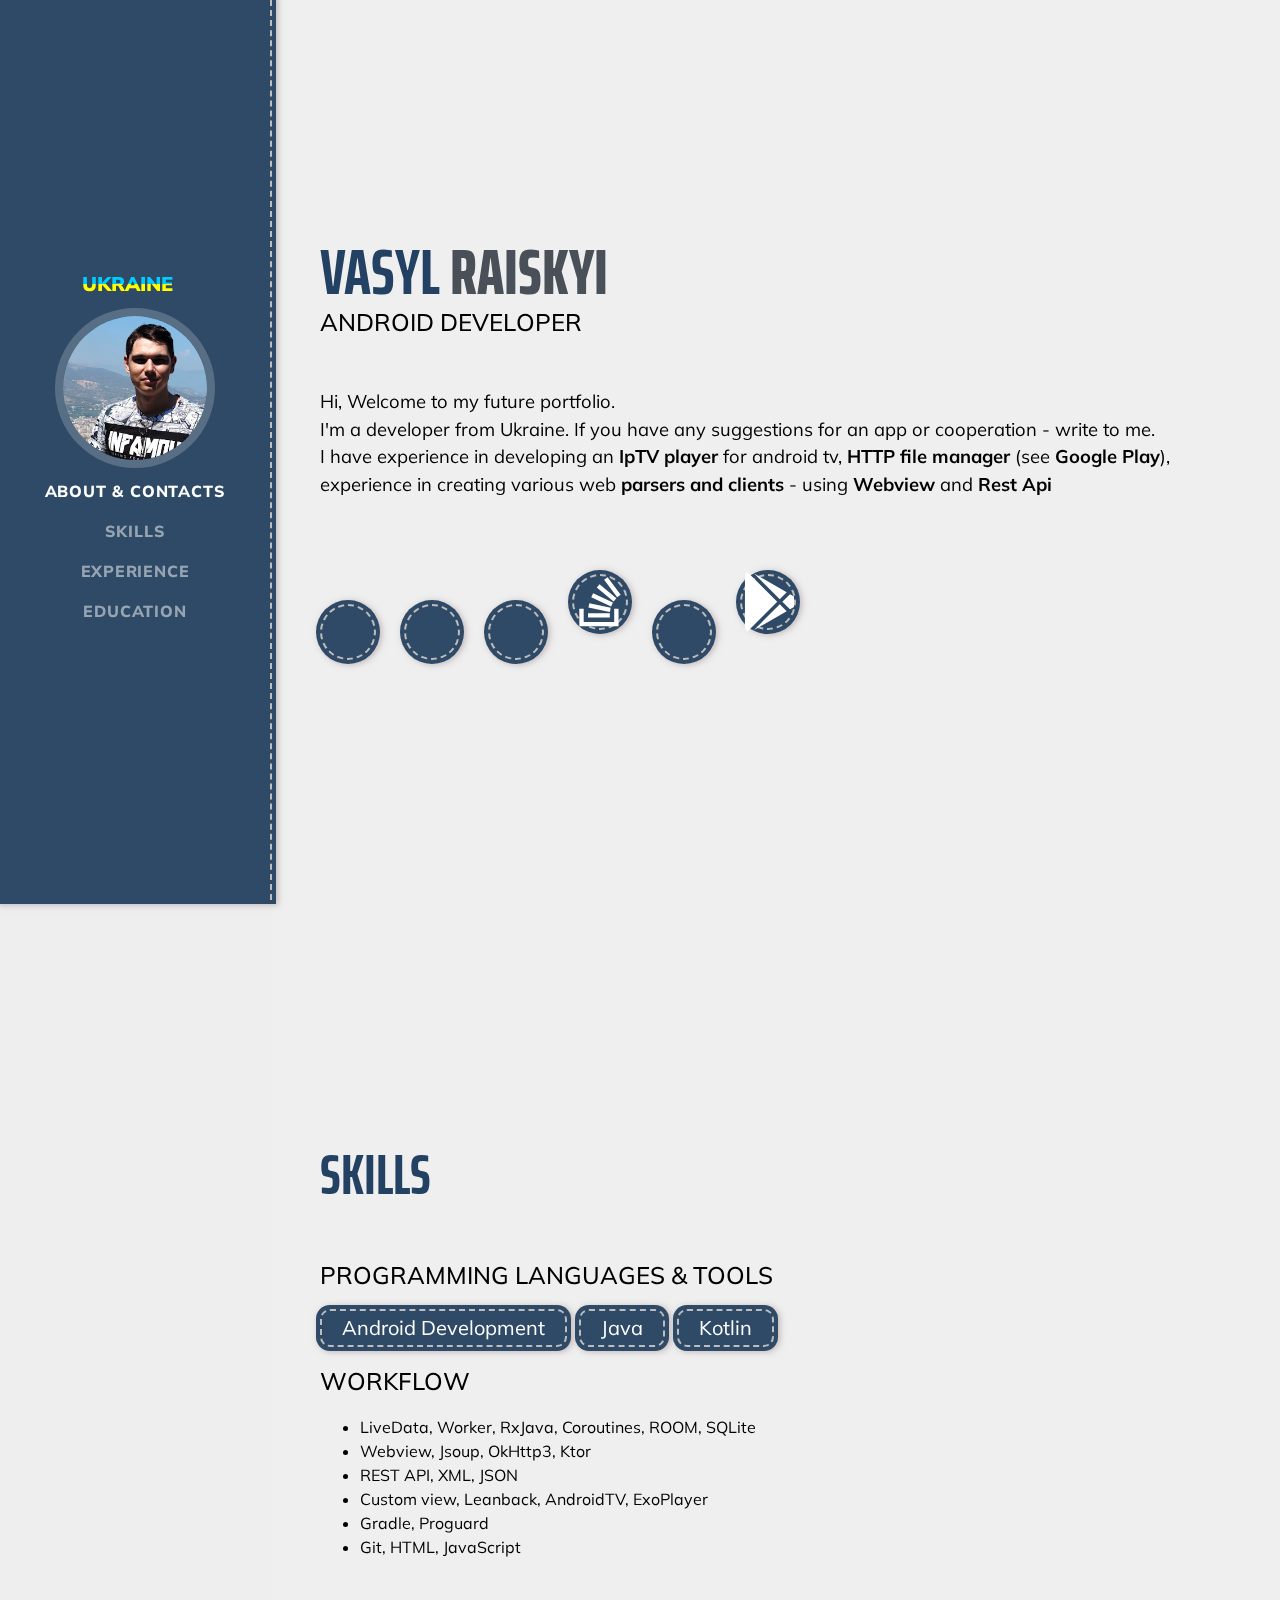
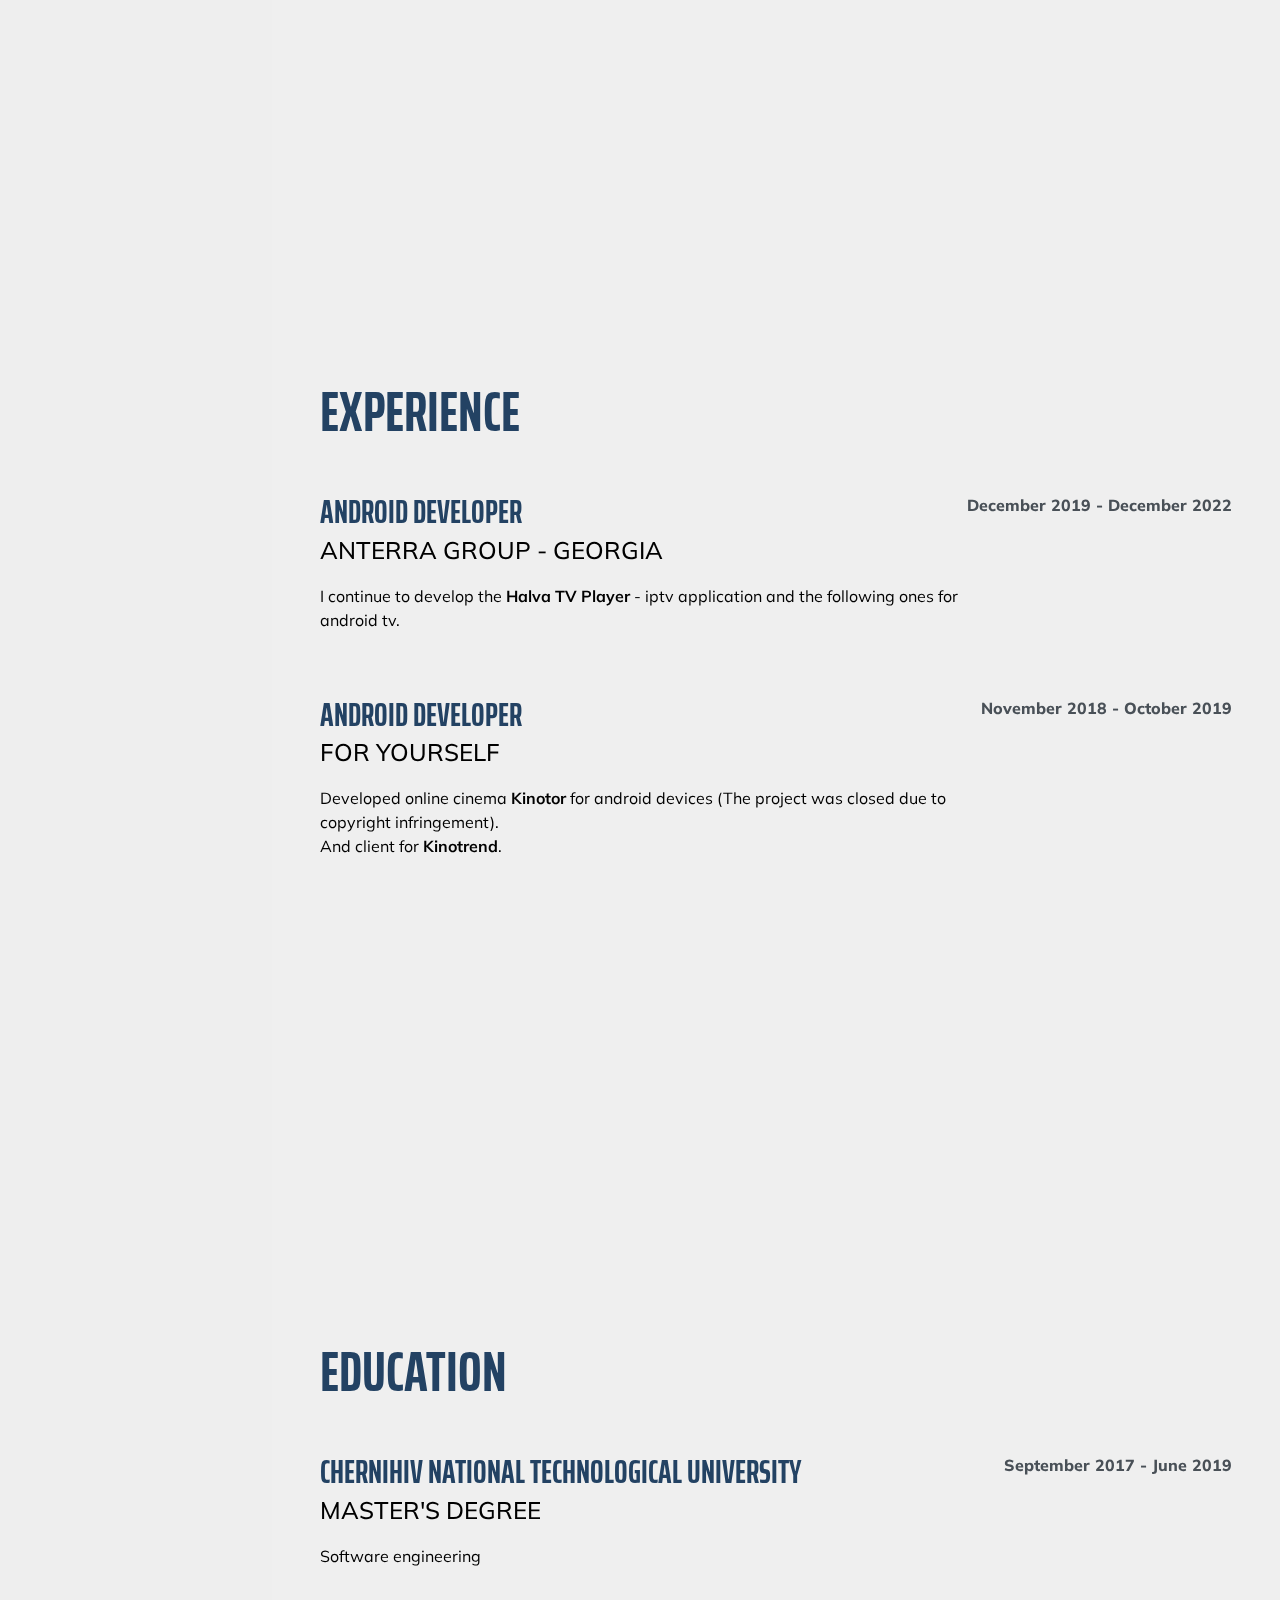
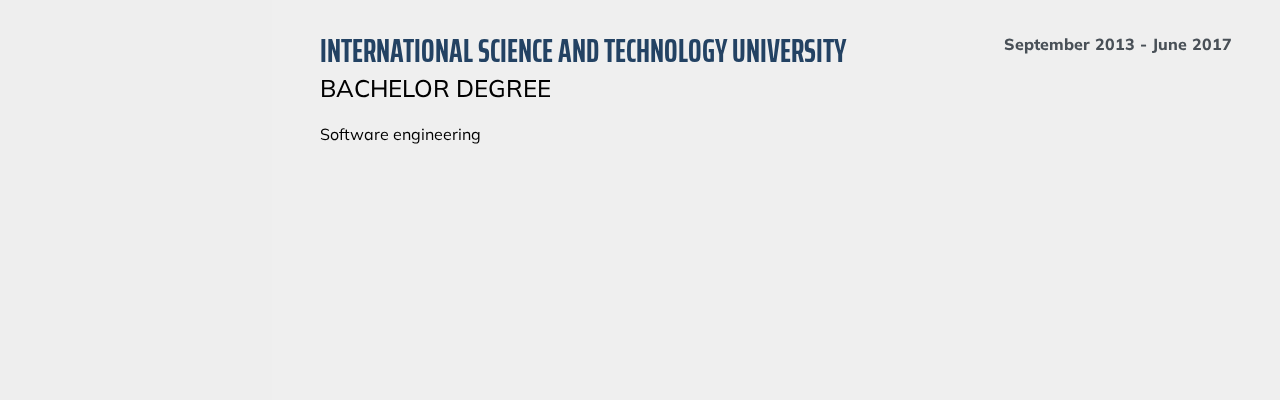
==== index.html @ 16ec41cd "Update index.html" ====
<!DOCTYPE html>
<html lang="en">
    <head>
        <meta charset="utf-8" />
        <meta name="viewport" content="width=device-width, initial-scale=1, shrink-to-fit=no" />
        <meta name="description" content="" />
        <meta name="author" content="" />
        <title>Tiar Resume</title>
        <link rel="icon" type="image/x-icon" href="https://github.com/fluidicon.png" />
        <!-- Font Awesome icons (free version)-->
        <script src="https://use.fontawesome.com/releases/v5.13.0/js/all.js" crossorigin="anonymous"></script>
        <!-- Google fonts-->
        <link href="https://fonts.googleapis.com/css?family=Saira+Extra+Condensed:500,700" rel="stylesheet" type="text/css" />
        <link href="https://fonts.googleapis.com/css?family=Muli:400,400i,800,800i" rel="stylesheet" type="text/css" />
        <!-- Core theme CSS (includes Bootstrap)-->
        <link href="css/styles.css" rel="stylesheet" />
    </head>
    <body id="page-top">
		<div class="bg"></div>
		<section class="main">
			<div id="google_translate_element" style="position: fixed; transition: top 0.3s; z-index: 1;"></div>
			<!-- Navigation-->
			<nav class="navbar navbar-expand-lg navbar-dark bg-primary fixed-top" id="sideNav">
				<a class="navbar-brand location" style="padding-right: 1.5rem;"
					href="http://maps.apple.com/?address=Ukraine,%20Chernihiv">
					<img class="mx-auto mb-2" src="assets/img/pin.svg" alt="" style="max-width: 1.5rem;"/>
					<span style="font-weight: 900; background: linear-gradient(180deg, #00ccff 50%, #ffff00 50%);
						padding-left: 0.5rem;
						margin-bottom: 0.55rem;
						-webkit-background-clip: text;
						-webkit-text-fill-color: transparent;">
						UKRAINE
					</span>
				</a>
				<a class="navbar-brand js-scroll-trigger" href="#page-top" style="margin: 0!important;">
					<span class="d-lg-block"><img class="img-fluid img-profile rounded-circle mx-auto mb-2" src="assets/img/profile.jpg" alt="" /></span>
					<span class="d-lg-none">Vasily Raisky</span>
				</a>
				<button class="navbar-toggler" type="button" data-toggle="collapse" data-target="#navbarSupportedContent" aria-controls="navbarSupportedContent" aria-expanded="false" aria-label="Toggle navigation"><span class="navbar-toggler-icon"></span></button>
				<div class="collapse navbar-collapse" id="navbarSupportedContent">
					<ul class="navbar-nav">
						<li class="nav-item"><a class="nav-link js-scroll-trigger" href="#about">About & Contacts</a></li>
						<li class="nav-item"><a class="nav-link js-scroll-trigger" href="#skills">Skills</a></li>
						<li class="nav-item"><a class="nav-link js-scroll-trigger" href="#experience">Experience</a></li>
						<li class="nav-item"><a class="nav-link js-scroll-trigger" href="#education">Education</a></li>
					</ul>
				</div>
			</nav>
			<!-- Page Content-->
			<div class="container-fluid p-0">
				<!-- About-->
				<section class="resume-section" id="about">
					<div class="resume-section-content">
						<h1 class="mb-0">
							VASYL
							<span class="text-primary">Raiskyi</span>
						</h1>
						<div class="subheading mb-5">
							Andrоid develоper
						</div>
						<p class="lead mb-5">Hi, Welcome to my future portfolio.<br>I'm a developer from Ukraine. If you have any suggestions for an app or cooperation - write to me.<br>I have experience in developing an <b>IpTV player</b> for android tv, <b>HTTP file manager</b> (see <b>Google Play</b>), experience in creating various web <b>parsers and clients</b> - using <b>Webview</b> and <b>Rest Api</b><br><br></p>
						<div class="social-icons">
							<a class="social-icon" target="_blank" rel="noopener noreferrer" href="https://www.linkedin.com/in/tiarait/" title="LinkedIn"><i class="fab fa-linkedin-in"></i></a>
							<a class="social-icon" target="_blank" rel="noopener noreferrer" href="https://github.com/Tiarait/" title="GitHub"><i class="fab fa-github"></i></a>
							<a class="social-icon" target="_blank" rel="noopener noreferrer" href="https://t.me/tiardev" title="Telegram"><i class="fab fa-telegram-plane"></i></a>
							<a class="social-icon" target="_blank" rel="noopener noreferrer" href="https://ru.stackoverflow.com/users/235964/tiarait?tab=profile" title="StackOverflow">
							<svg class="svg-inline--fa fa-telegram-plane fa-w-14" aria-hidden="true" focusable="false" data-prefix="fab" data-icon="telegram-plane" role="img" xmlns="http://www.w3.org/2000/svg" viewBox="0 0 448 512" data-fa-i2svg="">
							<polygon fill="currentColor" points="346.4,317.1 383.9,317.1 383.9,467.3 45.9,467.3 45.9,317.1 83.5,317.1 83.5,429.8 346.4,429.8 	"/>
							<path fill="currentColor" d="M124.4,306l184.4,38.8l7.8-36.9l-184.4-38.8L124.4,306z M148.8,217.6l170.9,79.6l15.9-34.2l-170.9-79.6
								L148.8,217.6z M196.1,133.8l144.9,120.6l24.1-29L220.2,104.9L196.1,133.8z M289.6,44.7l-30.2,22.5l112.5,151.2l30.2-22.5
								L289.6,44.7z M121,392.2h187.8v-37.6H121V392.2z"/>
							</svg>
							</a>
							<a class="social-icon" target="_blank" rel="noopener noreferrer" href="mailto:tiarait.dev@gmail.com" title="Email"><i class="fas fa-envelope"></i></a>
							<a class="social-icon" target="_blank" rel="noopener noreferrer" href="https://play.google.com/store/apps/dev?id=4630324141005225998" title="Google Play">
    <svg class="svg-inline--fa fa-linkedin-in fa-w-14" aria-hidden="true" focusable="false" data-prefix="fab" data-icon="linkedin-in" role="img" xmlns="http://www.w3.org/2000/svg" viewBox="0 0 448 512" data-fa-i2svg=""><path fill="currentColor" d="M325.3 234.3L104.6 13l280.8 161.2-60.1 60.1zM47 0C34 6.8 25.3 19.2 25.3 35.3v441.3c0 16.1 8.7 28.5 21.7 35.3l256.6-256L47 0zm425.2 225.6l-58.9-34.1-65.7 64.5 65.7 64.5 60.1-34.1c18-14.3 18-46.5-1.2-60.8zM104.6 499l280.8-161.2-60.1-60.1L104.6 499z"></path></svg>
</a>
						</div>
					</div>
				</section>
				<hr class="m-0" />
				<!-- Skills-->
				<section class="resume-section" id="skills">
					<div class="resume-section-content">
						<h2 class="mb-5">Skills</h2>
						<div class="subheading mb-3">Programming Languages & Tools</div>
						<ul class="list-inline dev-icons">
							<li class="list-inline-item unselect">Android Development</i></li>
							<li class="list-inline-item unselect">Java</i></li>
							<li class="list-inline-item unselect">Kotlin</i></li>
						</ul>
						<div class="subheading mb-3">Workflow</div>
						<ul class="fa-ul mb-0">
							<li>
								<span class="fa-li"><i class="fas fa-check"></i></span>
								LiveData, Worker, RxJava, Coroutines, ROOM, SQLite
							</li>
							<li>
								<span class="fa-li"><i class="fas fa-check"></i></span>
								Webview, Jsoup, OkHttp3, Ktor
							</li>
							<li>
								<span class="fa-li"><i class="fas fa-check"></i></span>
								REST API, XML, JSON
							</li>
							<li>
								<span class="fa-li"><i class="fas fa-check"></i></span>
								Custom view, Leanback, AndroidTV, ExoPlayer
							</li>
							<li>
								<span class="fa-li"><i class="fas fa-check"></i></span>
								Gradle, Proguard
							</li>
							<li>
								<span class="fa-li"><i class="fas fa-check"></i></span>
								Git, HTML, JavaScript
							</li>
						</ul>
					</div>
				</section>
				<hr class="m-0" />
				<!-- Experience-->
				<section class="resume-section" id="experience">
					<div class="resume-section-content">
						<h2 class="mb-5">Experience</h2>
						<div class="d-flex flex-column flex-md-row justify-content-between mb-5">
							<div class="flex-grow-1">
								<h3 class="mb-0">Android Developer</h3>
								<div class="subheading mb-3">ANTERRA GROUP - GEORGIA</div>
								<p>I continue to develop the <b>Halva TV Player</b> - iptv application and the following ones for android tv.</p>
							</div>
							<div class="flex-shrink-0"><span class="text-primary">December 2019 - December 2022</span></div>
						</div>
						<div class="d-flex flex-column flex-md-row justify-content-between mb-5">
							<div class="flex-grow-1">
								<h3 class="mb-0">Android Developer</h3>
								<div class="subheading mb-3">For yourself</div>
								<p>Developed online cinema <b>Kinotor</b> for android devices (The project was closed due to copyright infringement). <br>And client for <b>Kinotrend</b>.</p>
							</div>
							<div class="flex-shrink-0"><span class="text-primary">November 2018 - October 2019</span></div>
						</div>
					</div>
				</section>
				<hr class="m-0" />
				<!-- Education-->
				<section class="resume-section" id="education">
					<div class="resume-section-content">
						<h2 class="mb-5">Education</h2>
						<div class="d-flex flex-column flex-md-row justify-content-between mb-5">
							<div class="flex-grow-1">
								<h3 class="mb-0">Chernihiv National Technological University</h3>
								<div class="subheading mb-3">Master's Degree</div>
								<p>Software engineering</p>
							</div>
							<div class="flex-shrink-0"><span class="text-primary">September 2017 - June 2019</span></div>
						</div>
						<div class="d-flex flex-column flex-md-row justify-content-between">
							<div class="flex-grow-1">
								<h3 class="mb-0">International Science and Technology University</h3>
								<div class="subheading mb-3">Bachelor Degree</div>
								<p>Software engineering</p>
							</div>
							<div class="flex-shrink-0"><span class="text-primary">September 2013 - June 2017</span></div>
						</div>
					</div>
				</section>
				<hr class="m-0" />
			</div>
		</section>
		<!-- <script type="text/javascript">
			function googleTranslateElementInit() {
				new google.translate.TranslateElement({pageLanguage: 'en', layout: google.translate.TranslateElement.InlineLayout.SIMPLE}, 'google_translate_element');
			}
		</script>
		<script type="text/javascript" src="//translate.google.com/translate_a/element.js?cb=googleTranslateElementInit"></script>-->

        <!-- Bootstrap core JS-->
        <script src="https://cdnjs.cloudflare.com/ajax/libs/jquery/3.5.1/jquery.min.js"></script>
        <script src="https://stackpath.bootstrapcdn.com/bootstrap/4.5.0/js/bootstrap.bundle.min.js"></script>
        <!-- Third party plugin JS-->
        <script src="https://cdnjs.cloudflare.com/ajax/libs/jquery-easing/1.4.1/jquery.easing.min.js"></script>
        <!-- Core theme JS-->
        <script src="js/scripts.js"></script>
    </body>
</html>
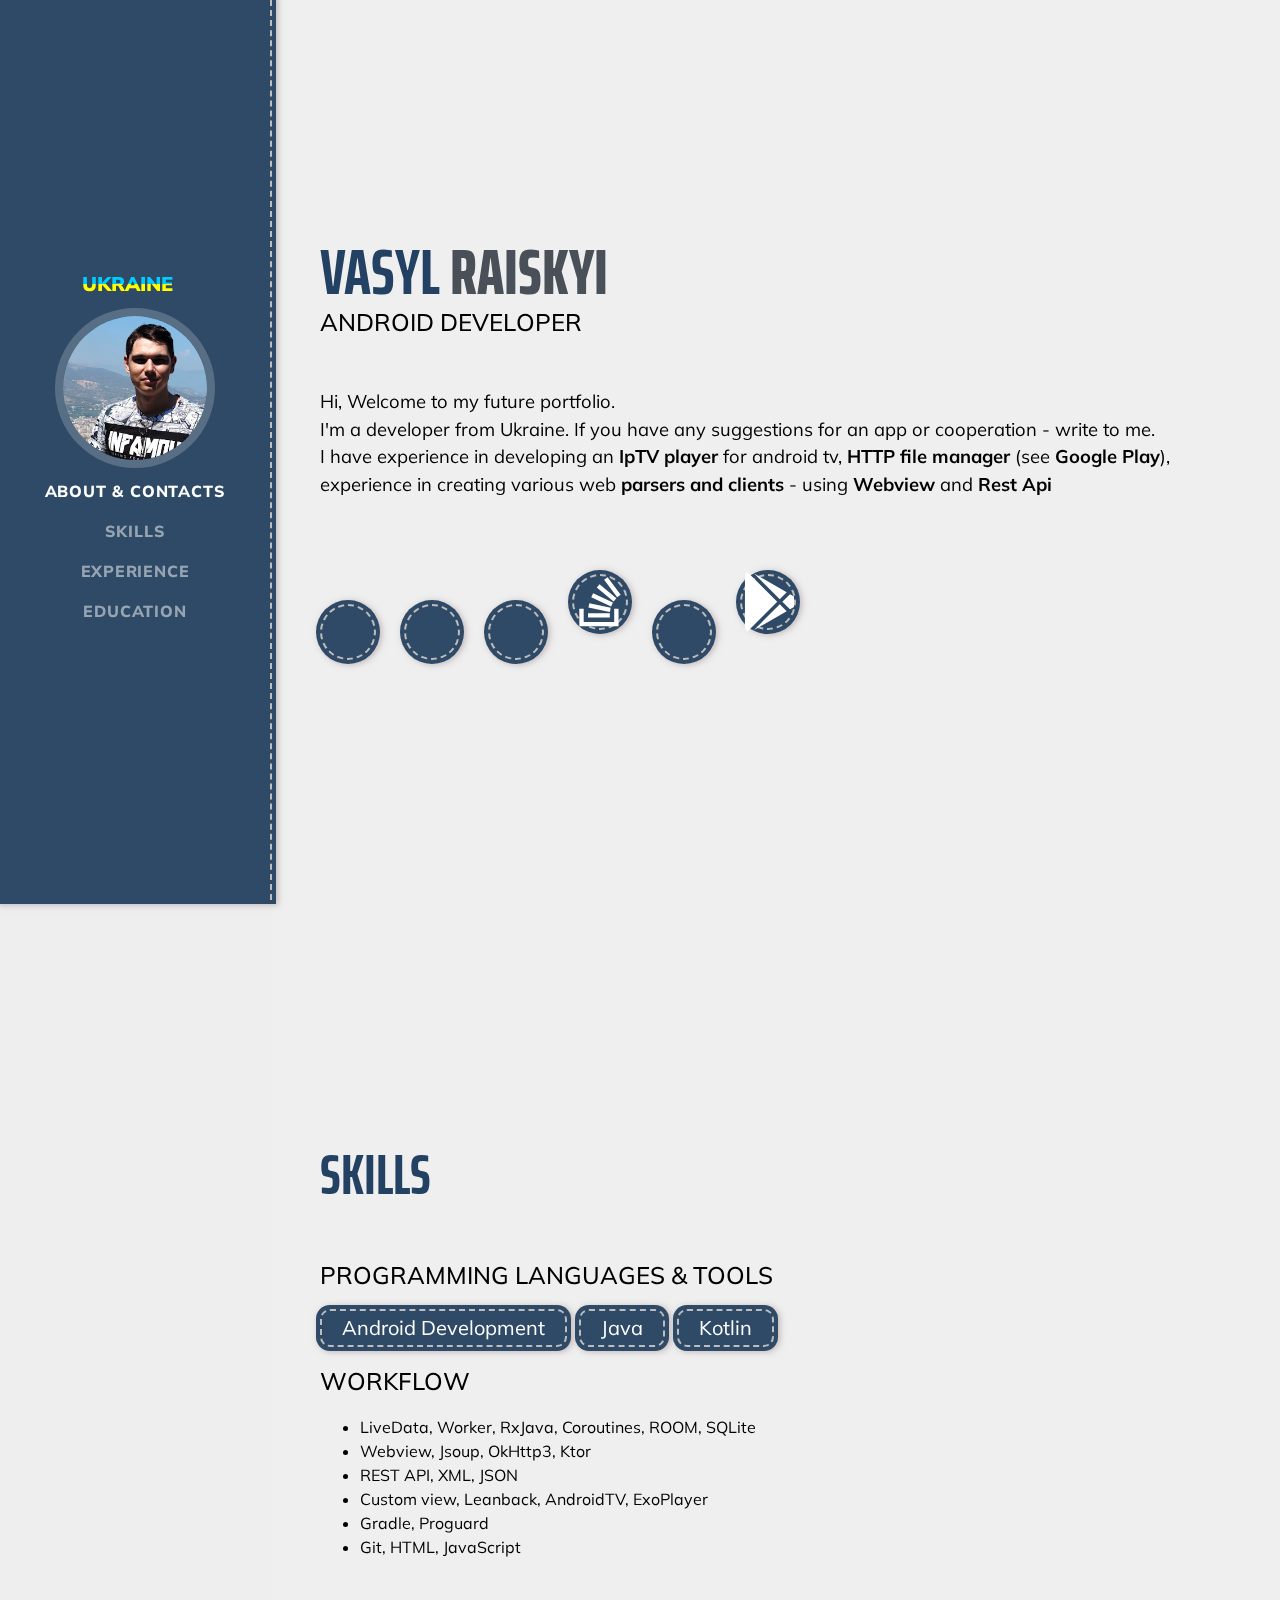
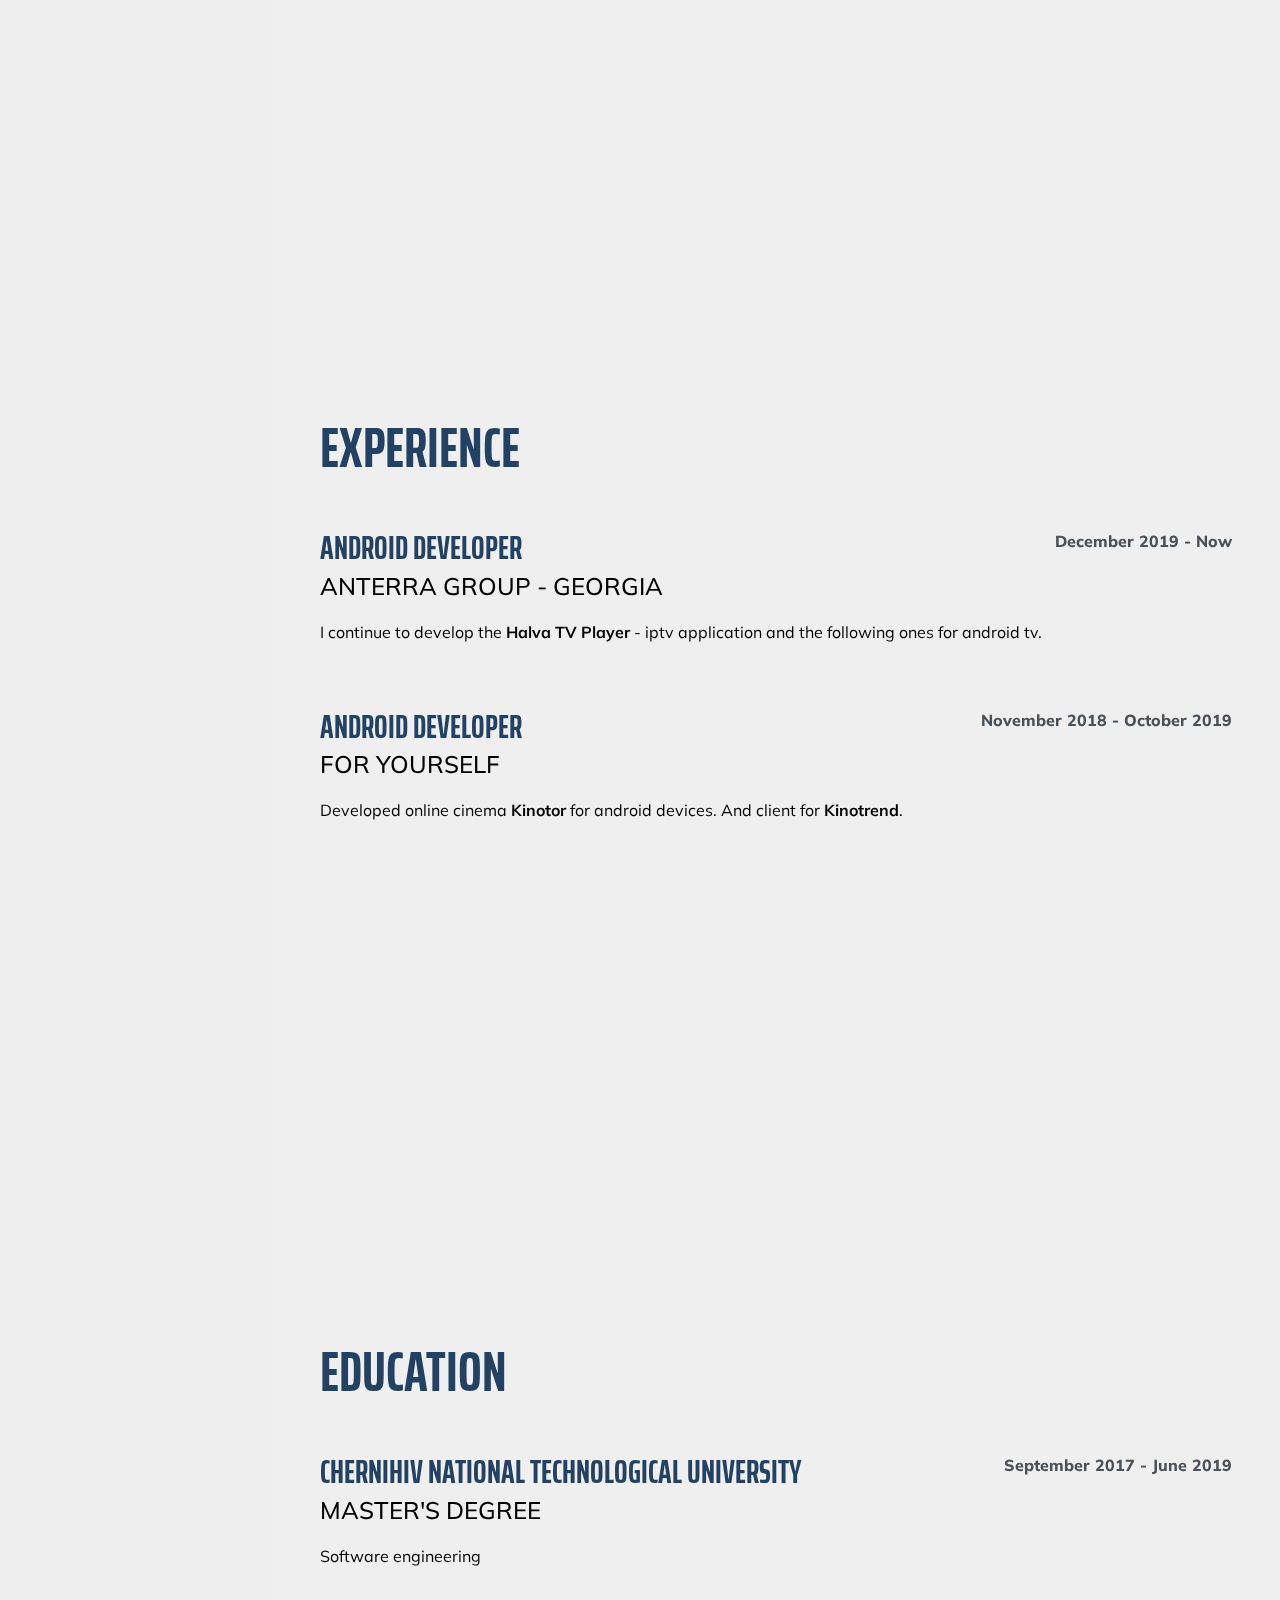
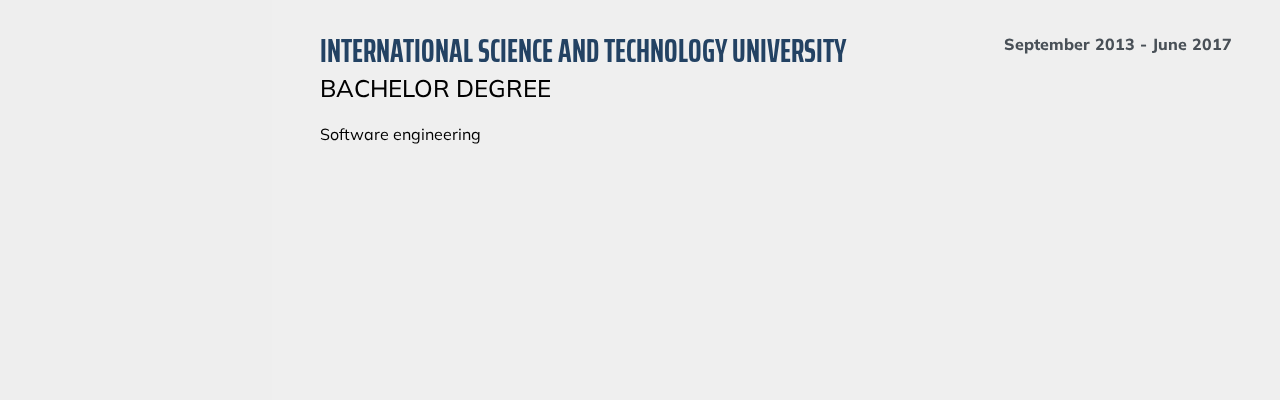
==== commit 6ef30f5d: "Update index.html" ====
--- a/index.html
+++ b/index.html
@@ -129,13 +129,13 @@
 								<div class="subheading mb-3">ANTERRA GROUP - GEORGIA</div>
 								<p>I continue to develop the <b>Halva TV Player</b> - iptv application and the following ones for android tv.</p>
 							</div>
-							<div class="flex-shrink-0"><span class="text-primary">December 2019 - December 2022</span></div>
+							<div class="flex-shrink-0"><span class="text-primary">December 2019 - Now</span></div>
 						</div>
 						<div class="d-flex flex-column flex-md-row justify-content-between mb-5">
 							<div class="flex-grow-1">
 								<h3 class="mb-0">Android Developer</h3>
 								<div class="subheading mb-3">For yourself</div>
-								<p>Developed online cinema <b>Kinotor</b> for android devices (The project was closed due to copyright infringement). <br>And client for <b>Kinotrend</b>.</p>
+								<p>Developed online cinema <b>Kinotor</b> for android devices. And client for <b>Kinotrend</b>.</p>
 							</div>
 							<div class="flex-shrink-0"><span class="text-primary">November 2018 - October 2019</span></div>
 						</div>
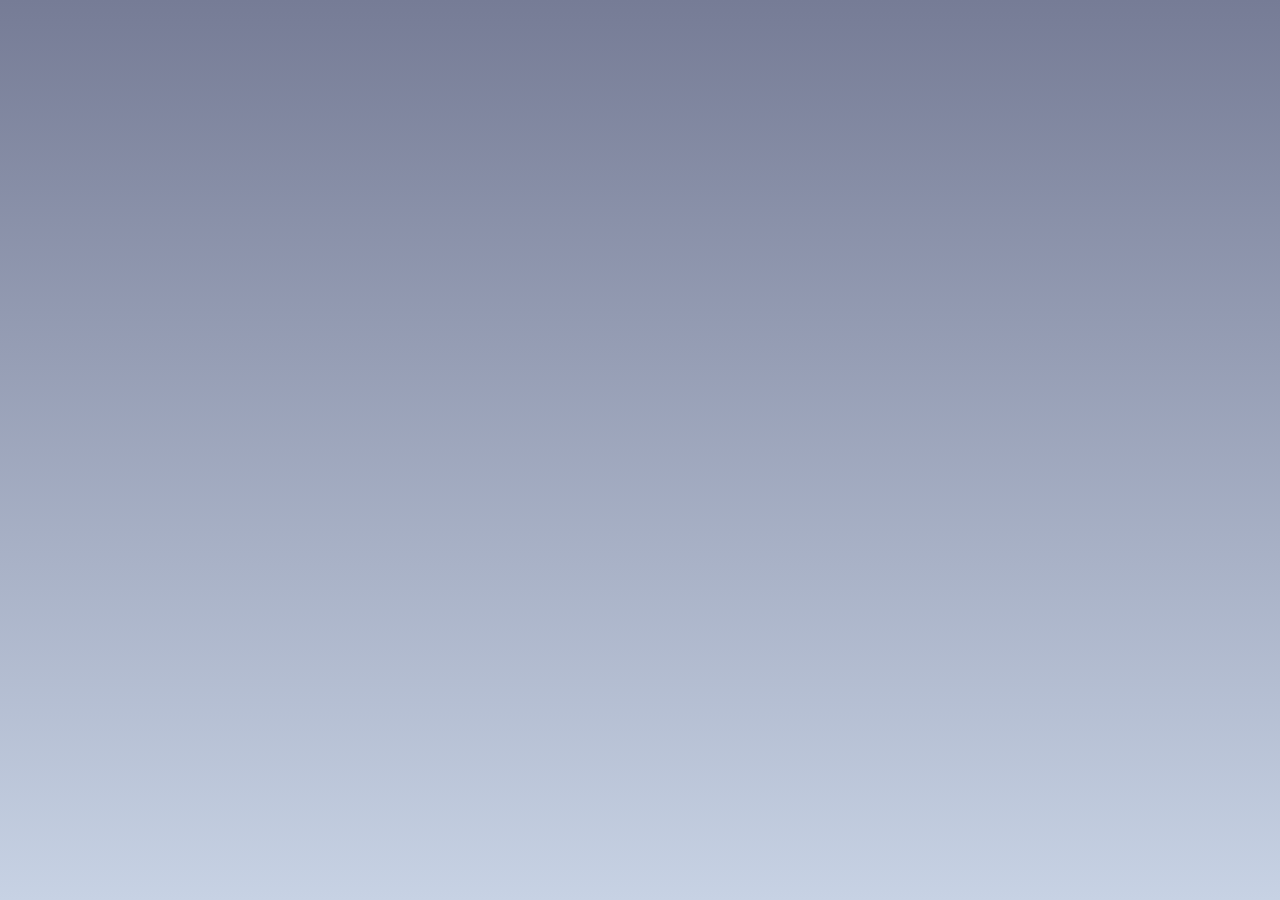
==== commit 4444ecf2: "new_design" ====
--- a/index.html
+++ b/index.html
@@ -1,185 +1,78 @@
 <!DOCTYPE html>
 <html lang="en">
     <head>
-        <meta charset="utf-8" />
-        <meta name="viewport" content="width=device-width, initial-scale=1, shrink-to-fit=no" />
-        <meta name="description" content="" />
-        <meta name="author" content="" />
-        <title>Tiar Resume</title>
-        <link rel="icon" type="image/x-icon" href="https://github.com/fluidicon.png" />
-        <!-- Font Awesome icons (free version)-->
-        <script src="https://use.fontawesome.com/releases/v5.13.0/js/all.js" crossorigin="anonymous"></script>
-        <!-- Google fonts-->
-        <link href="https://fonts.googleapis.com/css?family=Saira+Extra+Condensed:500,700" rel="stylesheet" type="text/css" />
-        <link href="https://fonts.googleapis.com/css?family=Muli:400,400i,800,800i" rel="stylesheet" type="text/css" />
-        <!-- Core theme CSS (includes Bootstrap)-->
-        <link href="css/styles.css" rel="stylesheet" />
+        <meta http-equiv="Cache-control" content="public">
+        <title>Carrd Template #203</title>
+        <meta http-equiv="Content-Type" content="text/html; charset=UTF-8">
+        <meta name="viewport" content="width=device-width,initial-scale=1"/>
+        <meta name="color-scheme" content="light only"/>
+        <meta name="description" content="TiarDev"/>
+        <meta property="og:site_name" content="Vasyl Raiskyi"/>
+        <meta property="og:title" content="Vasyl Raiskyi"/>
+        <meta property="og:type" content="website"/>
+        <meta property="og:description" content="TiarDev"/>
+        <meta property="og:image" content="https://tiarait.github.io/assets/img/card.jpg?v=b9dc5d1b"/>
+        <meta property="og:image:type" content="image/jpeg"/>
+        <meta property="og:image:width" content="1280"/>
+        <meta property="og:image:height" content="800"/>
+        <meta property="og:url" content="https://tiarait.github.io/"/>
+        <meta property="twitter:card" content="summary_large_image"/>
+        <link rel="canonical" href="https://6881ccd20d634611.demo.carrd.co"/>
+        <link href="https://fonts.googleapis.com/css2?display=swap&family=Source+Sans+Pro:ital,wght@0,300;0,400;1,300;1,400" rel="stylesheet" type="text/css"/>
+        <link rel="stylesheet" href="https://cdn.jsdelivr.net/npm/bootstrap-icons@1.11.2/font/bootstrap-icons.min.css">
+        <link href="/css/style.css" rel="stylesheet">
+        <noscript>
+            <style>
+                body {
+                    overflow: auto !important;
+                }
+
+                body:after {
+                    display: none !important;
+                }
+
+                #main > .inner {
+                    opacity: 1.0 !important;
+                }
+            </style>
+        </noscript>
     </head>
-    <body id="page-top">
-		<div class="bg"></div>
-		<section class="main">
-			<div id="google_translate_element" style="position: fixed; transition: top 0.3s; z-index: 1;"></div>
-			<!-- Navigation-->
-			<nav class="navbar navbar-expand-lg navbar-dark bg-primary fixed-top" id="sideNav">
-				<a class="navbar-brand location" style="padding-right: 1.5rem;"
-					href="http://maps.apple.com/?address=Ukraine,%20Chernihiv">
-					<img class="mx-auto mb-2" src="assets/img/pin.svg" alt="" style="max-width: 1.5rem;"/>
-					<span style="font-weight: 900; background: linear-gradient(180deg, #00ccff 50%, #ffff00 50%);
-						padding-left: 0.5rem;
-						margin-bottom: 0.55rem;
-						-webkit-background-clip: text;
-						-webkit-text-fill-color: transparent;">
-						UKRAINE
-					</span>
-				</a>
-				<a class="navbar-brand js-scroll-trigger" href="#page-top" style="margin: 0!important;">
-					<span class="d-lg-block"><img class="img-fluid img-profile rounded-circle mx-auto mb-2" src="assets/img/profile.jpg" alt="" /></span>
-					<span class="d-lg-none">Vasily Raisky</span>
-				</a>
-				<button class="navbar-toggler" type="button" data-toggle="collapse" data-target="#navbarSupportedContent" aria-controls="navbarSupportedContent" aria-expanded="false" aria-label="Toggle navigation"><span class="navbar-toggler-icon"></span></button>
-				<div class="collapse navbar-collapse" id="navbarSupportedContent">
-					<ul class="navbar-nav">
-						<li class="nav-item"><a class="nav-link js-scroll-trigger" href="#about">About & Contacts</a></li>
-						<li class="nav-item"><a class="nav-link js-scroll-trigger" href="#skills">Skills</a></li>
-						<li class="nav-item"><a class="nav-link js-scroll-trigger" href="#experience">Experience</a></li>
-						<li class="nav-item"><a class="nav-link js-scroll-trigger" href="#education">Education</a></li>
-					</ul>
-				</div>
-			</nav>
-			<!-- Page Content-->
-			<div class="container-fluid p-0">
-				<!-- About-->
-				<section class="resume-section" id="about">
-					<div class="resume-section-content">
-						<h1 class="mb-0">
-							VASYL
-							<span class="text-primary">Raiskyi</span>
-						</h1>
-						<div class="subheading mb-5">
-							Andrоid develоper
-						</div>
-						<p class="lead mb-5">Hi, Welcome to my future portfolio.<br>I'm a developer from Ukraine. If you have any suggestions for an app or cooperation - write to me.<br>I have experience in developing an <b>IpTV player</b> for android tv, <b>HTTP file manager</b> (see <b>Google Play</b>), experience in creating various web <b>parsers and clients</b> - using <b>Webview</b> and <b>Rest Api</b><br><br></p>
-						<div class="social-icons">
-							<a class="social-icon" target="_blank" rel="noopener noreferrer" href="https://www.linkedin.com/in/tiarait/" title="LinkedIn"><i class="fab fa-linkedin-in"></i></a>
-							<a class="social-icon" target="_blank" rel="noopener noreferrer" href="https://github.com/Tiarait/" title="GitHub"><i class="fab fa-github"></i></a>
-							<a class="social-icon" target="_blank" rel="noopener noreferrer" href="https://t.me/tiardev" title="Telegram"><i class="fab fa-telegram-plane"></i></a>
-							<a class="social-icon" target="_blank" rel="noopener noreferrer" href="https://ru.stackoverflow.com/users/235964/tiarait?tab=profile" title="StackOverflow">
-							<svg class="svg-inline--fa fa-telegram-plane fa-w-14" aria-hidden="true" focusable="false" data-prefix="fab" data-icon="telegram-plane" role="img" xmlns="http://www.w3.org/2000/svg" viewBox="0 0 448 512" data-fa-i2svg="">
-							<polygon fill="currentColor" points="346.4,317.1 383.9,317.1 383.9,467.3 45.9,467.3 45.9,317.1 83.5,317.1 83.5,429.8 346.4,429.8 	"/>
-							<path fill="currentColor" d="M124.4,306l184.4,38.8l7.8-36.9l-184.4-38.8L124.4,306z M148.8,217.6l170.9,79.6l15.9-34.2l-170.9-79.6
-								L148.8,217.6z M196.1,133.8l144.9,120.6l24.1-29L220.2,104.9L196.1,133.8z M289.6,44.7l-30.2,22.5l112.5,151.2l30.2-22.5
-								L289.6,44.7z M121,392.2h187.8v-37.6H121V392.2z"/>
-							</svg>
-							</a>
-							<a class="social-icon" target="_blank" rel="noopener noreferrer" href="mailto:tiarait.dev@gmail.com" title="Email"><i class="fas fa-envelope"></i></a>
-							<a class="social-icon" target="_blank" rel="noopener noreferrer" href="https://play.google.com/store/apps/dev?id=4630324141005225998" title="Google Play">
-    <svg class="svg-inline--fa fa-linkedin-in fa-w-14" aria-hidden="true" focusable="false" data-prefix="fab" data-icon="linkedin-in" role="img" xmlns="http://www.w3.org/2000/svg" viewBox="0 0 448 512" data-fa-i2svg=""><path fill="currentColor" d="M325.3 234.3L104.6 13l280.8 161.2-60.1 60.1zM47 0C34 6.8 25.3 19.2 25.3 35.3v441.3c0 16.1 8.7 28.5 21.7 35.3l256.6-256L47 0zm425.2 225.6l-58.9-34.1-65.7 64.5 65.7 64.5 60.1-34.1c18-14.3 18-46.5-1.2-60.8zM104.6 499l280.8-161.2-60.1-60.1L104.6 499z"></path></svg>
-</a>
-						</div>
-					</div>
-				</section>
-				<hr class="m-0" />
-				<!-- Skills-->
-				<section class="resume-section" id="skills">
-					<div class="resume-section-content">
-						<h2 class="mb-5">Skills</h2>
-						<div class="subheading mb-3">Programming Languages & Tools</div>
-						<ul class="list-inline dev-icons">
-							<li class="list-inline-item unselect">Android Development</i></li>
-							<li class="list-inline-item unselect">Java</i></li>
-							<li class="list-inline-item unselect">Kotlin</i></li>
-						</ul>
-						<div class="subheading mb-3">Workflow</div>
-						<ul class="fa-ul mb-0">
-							<li>
-								<span class="fa-li"><i class="fas fa-check"></i></span>
-								LiveData, Worker, RxJava, Coroutines, ROOM, SQLite
-							</li>
-							<li>
-								<span class="fa-li"><i class="fas fa-check"></i></span>
-								Webview, Jsoup, OkHttp3, Ktor
-							</li>
-							<li>
-								<span class="fa-li"><i class="fas fa-check"></i></span>
-								REST API, XML, JSON
-							</li>
-							<li>
-								<span class="fa-li"><i class="fas fa-check"></i></span>
-								Custom view, Leanback, AndroidTV, ExoPlayer
-							</li>
-							<li>
-								<span class="fa-li"><i class="fas fa-check"></i></span>
-								Gradle, Proguard
-							</li>
-							<li>
-								<span class="fa-li"><i class="fas fa-check"></i></span>
-								Git, HTML, JavaScript
-							</li>
-						</ul>
-					</div>
-				</section>
-				<hr class="m-0" />
-				<!-- Experience-->
-				<section class="resume-section" id="experience">
-					<div class="resume-section-content">
-						<h2 class="mb-5">Experience</h2>
-						<div class="d-flex flex-column flex-md-row justify-content-between mb-5">
-							<div class="flex-grow-1">
-								<h3 class="mb-0">Android Developer</h3>
-								<div class="subheading mb-3">ANTERRA GROUP - GEORGIA</div>
-								<p>I continue to develop the <b>Halva TV Player</b> - iptv application and the following ones for android tv.</p>
-							</div>
-							<div class="flex-shrink-0"><span class="text-primary">December 2019 - Now</span></div>
-						</div>
-						<div class="d-flex flex-column flex-md-row justify-content-between mb-5">
-							<div class="flex-grow-1">
-								<h3 class="mb-0">Android Developer</h3>
-								<div class="subheading mb-3">For yourself</div>
-								<p>Developed online cinema <b>Kinotor</b> for android devices. And client for <b>Kinotrend</b>.</p>
-							</div>
-							<div class="flex-shrink-0"><span class="text-primary">November 2018 - October 2019</span></div>
-						</div>
-					</div>
-				</section>
-				<hr class="m-0" />
-				<!-- Education-->
-				<section class="resume-section" id="education">
-					<div class="resume-section-content">
-						<h2 class="mb-5">Education</h2>
-						<div class="d-flex flex-column flex-md-row justify-content-between mb-5">
-							<div class="flex-grow-1">
-								<h3 class="mb-0">Chernihiv National Technological University</h3>
-								<div class="subheading mb-3">Master's Degree</div>
-								<p>Software engineering</p>
-							</div>
-							<div class="flex-shrink-0"><span class="text-primary">September 2017 - June 2019</span></div>
-						</div>
-						<div class="d-flex flex-column flex-md-row justify-content-between">
-							<div class="flex-grow-1">
-								<h3 class="mb-0">International Science and Technology University</h3>
-								<div class="subheading mb-3">Bachelor Degree</div>
-								<p>Software engineering</p>
-							</div>
-							<div class="flex-shrink-0"><span class="text-primary">September 2013 - June 2017</span></div>
-						</div>
-					</div>
-				</section>
-				<hr class="m-0" />
-			</div>
-		</section>
-		<!-- <script type="text/javascript">
-			function googleTranslateElementInit() {
-				new google.translate.TranslateElement({pageLanguage: 'en', layout: google.translate.TranslateElement.InlineLayout.SIMPLE}, 'google_translate_element');
-			}
-		</script>
-		<script type="text/javascript" src="//translate.google.com/translate_a/element.js?cb=googleTranslateElementInit"></script>-->
-
-        <!-- Bootstrap core JS-->
-        <script src="https://cdnjs.cloudflare.com/ajax/libs/jquery/3.5.1/jquery.min.js"></script>
-        <script src="https://stackpath.bootstrapcdn.com/bootstrap/4.5.0/js/bootstrap.bundle.min.js"></script>
-        <!-- Third party plugin JS-->
-        <script src="https://cdnjs.cloudflare.com/ajax/libs/jquery-easing/1.4.1/jquery.easing.min.js"></script>
-        <!-- Core theme JS-->
-        <script src="js/scripts.js"></script>
+    <body>
+        <div id="bg"></div>
+        <div id="wrapper">
+            <div id="main">
+                <div class="inner">
+                    <div id="container01" class="container columns">
+                        <div id="container02" class="wrapper">
+                            <div class="inner">
+                                <div id="left-block">
+                                    <div id="title" class="image" style="display: flex;align-items: center;">
+                                        <div class="frame" id="image01">
+                                            <img src="/assets/img/profile-day.jpg" alt="">
+                                        </div>
+                                        <div style="margin: 5px;"></div>
+                                        <h1 id="text02"></h1>
+                                    </div>
+                                    <h2 id="text03"></h2>
+                                    <p id="text01"></p>
+                                    <ul class="icons01 icons"></ul>
+                                </div>
+                                <div id="right-block">
+                                    <ul id="buttons01" class="buttons"></ul>
+                                </div>
+                            </div>
+                            <div id="container-switch">
+                                <label id="switch-lang" class="switch theme"><i class=""></i></label>
+                                <input id="checkbox" type="checkbox" />
+                                <label id="switch-theme" class="switch"><i class="bi bi-sun-fill"></i></label>
+                            </div>
+                        </div>
+                    </div>
+                </div>
+            </div>
+        </div>
+        <script src="/js/data-script.js"></script>
+        <script src="/js/jquery-3.6.1.min.js"></script>
+        <script src="/js/script.js"></script>
     </body>
 </html>
--- a/css/style.css
+++ b/css/style.css
@@ -0,0 +1,1570 @@
+html,body,div,span,applet,object,iframe,h1,h2,h3,h4,h5,h6,p,blockquote,pre,a,abbr,acronym,address,big,cite,code,del,dfn,em,img,ins,kbd,q,s,samp,small,strike,strong,sub,sup,tt,var,b,u,i,center,dl,dt,dd,ol,ul,li,fieldset,form,label,legend,table,caption,tbody,tfoot,thead,tr,th,td,article,aside,canvas,details,embed,figure,figcaption,footer,header,hgroup,menu,nav,output,ruby,section,summary,time,mark,audio,video {
+    margin: 0;
+    padding: 0;
+    border: 0;
+    font-size: 100%;
+    font: inherit;
+    vertical-align: baseline;
+}
+
+b {
+    font-weight: bold;
+    white-space: nowrap;
+}
+
+article,aside,details,figcaption,figure,footer,header,hgroup,menu,nav,section {
+    display: block;
+}
+
+body {
+    line-height: 1;
+}
+
+ol,ul {
+    list-style: none;
+}
+
+blockquote,q {
+    quotes: none;
+}
+
+blockquote:before,blockquote:after,q:before,q:after {
+    content: '';
+    content: none;
+}
+
+table {
+    border-collapse: collapse;
+    border-spacing: 0;
+}
+
+body {
+    -webkit-text-size-adjust: none
+}
+
+mark {
+    background-color: transparent;
+    color: inherit
+}
+
+input::-moz-focus-inner {
+    border: 0;
+    padding: 0
+}
+
+input[type="text"],input[type="email"],select,textarea {
+    -moz-appearance: none;
+    -webkit-appearance: none;
+    -ms-appearance: none;
+    appearance: none
+}
+
+*, *:before, *:after {
+    box-sizing: border-box;
+}
+
+body {
+    line-height: 1.0;
+    min-height: var(--viewport-height);
+    min-width: 320px;
+    overflow-x: hidden;
+    word-wrap: break-word;
+}
+
+html { 
+    background: linear-gradient(0deg, #c7d2e4 0%, #767c96 100%);
+    background-color: #c7d2e4;
+}
+
+body.is-loading:after {
+    opacity: 1;
+    visibility: visible;
+}
+
+@media (prefers-color-scheme: dark) {
+    html {
+        background: linear-gradient(0deg, #1a1e26c9 0%, #161a23 100%);
+        background-color: #191e25;
+    }
+}
+
+:root {
+    --background-height: 100vh;
+    --site-language-alignment: left;
+    --site-language-direction: ltr;
+    --site-language-flex-alignment: flex-start;
+    --site-language-indent-left: 1;
+    --site-language-indent-right: 0;
+    --viewport-height: 100vh;
+}
+
+html {
+    font-size: 18pt;
+}
+
+u {
+    text-decoration: underline;
+}
+
+strong {
+    color: inherit;
+    font-weight: bolder;
+}
+
+em {
+    font-style: italic;
+}
+
+code {
+    background-color: rgba(144,144,144,0.25);
+    border-radius: 0.25em;
+    font-family: 'Lucida Console', 'Courier New', monospace;
+    font-size: 0.9em;
+    font-weight: normal;
+    letter-spacing: 0;
+    margin: 0 0.25em;
+    padding: 0.25em 0.5em;
+    text-indent: 0;
+}
+
+mark {
+    background-color: rgba(144,144,144,0.25);
+}
+
+spoiler-text {
+    -webkit-text-stroke: 0;
+    background-color: rgba(32,32,32,0.75);
+    text-shadow: none;
+    text-stroke: 0;
+    color: transparent;
+    cursor: pointer;
+    transition: color 0.1s ease-in-out;
+}
+
+spoiler-text.active {
+    color: #FFFFFF;
+    cursor: text;
+}
+
+s {
+    text-decoration: line-through;
+}
+
+sub {
+    font-size: smaller;
+    vertical-align: sub;
+}
+
+sup {
+    font-size: smaller;
+    vertical-align: super;
+}
+
+a {
+    color: inherit;
+    text-decoration: underline;
+    transition: color 0.25s ease;
+}
+#wrapper {
+    -webkit-overflow-scrolling: touch;
+    align-items: center;
+    display: flex;
+    flex-direction: column;
+    justify-content: center;
+    min-height: var(--viewport-height);
+    overflow: hidden;
+    position: relative;
+    z-index: 3;
+}
+
+
+.fade {
+    position: fixed;
+    height: 100%;
+    width: 100%;
+    z-index: 2;
+    opacity: 0;
+    animation: fadeOn 5s ease-in-out  2s forwards;
+}
+.fog {
+    height: 100%;
+    width: 100%;
+    pointer-events: none;
+    background-image:url('/assets/img/fog.png');
+    background-size: 812px, auto, cover;
+    background-position: bottom, 0% 0%, center;
+    background-repeat: repeat-x;
+    scale: 4 1;
+    filter: blur(3px);
+    animation: moveLeftRight 30s ease-in-out infinite;
+    transition: all 5s ease-in-out;
+}
+@keyframes moveLeftRight {
+  0%, 100% {
+    opacity: 1;
+    transform: translateX(5%);
+  }
+  50% {
+    opacity: 1;
+    transform: translateX(-5%);
+  }
+  20% {
+    opacity: 0.7;
+  }
+}
+#container02 {
+    transition: all 5s ease-in-out;
+}
+#bg-full-night {
+    position: fixed;
+    z-index: 2;
+    width: 100%;
+    height: 100%;
+    transition: all 5s ease-in-out;
+}
+.fg-night {
+    position: fixed;
+    z-index: 2;
+    width: 100%;
+    height: 100%;
+    background: linear-gradient(180deg, #171c24e3 0%, rgb(27 31 40 / 93%) 80%, #000000b5 100%);
+}
+.bg-night {
+    opacity: 0;
+    background: linear-gradient(180deg, #171c24e3 0%, rgb(27 31 40 / 93%) 80%, #000000b5 100%);
+    position: fixed;
+    height: 100%;
+    width: 100%;
+    pointer-events: none;
+    background: url("/assets/img/stars.png");
+    mask-image: linear-gradient(to top, transparent 50%, black 100%);
+    z-index: 2;
+}
+.bg-stars{
+    position: fixed;
+    height: 100%;
+    width: 100%;
+    pointer-events: none;
+    background: black;
+    background-size: cover;
+    z-index: 2;
+    mask-image: linear-gradient(to top, transparent 50%, black 100%);
+}
+/*@keyframes animateBg{
+    0%,100%{
+        transform: scale(1);
+    }
+    50%{
+        transform: scale(1.2);
+    }
+}*/
+.bg-stars span{
+    position: absolute;
+    top:50%;
+    left:50%;
+    width: 4px;
+    height: 4px;
+    background: #fff;
+    border-radius: 50%;
+    box-shadow: 0 0 0 4px rgba(255,255,255,0.1),0 0 0 8px rgba(255,255,255,0.1),0 0 20px rgba(255,255,255,0.1);
+    animation: animate 3s linear infinite;
+}
+.bg-stars span::before{
+    content:'';
+    position: absolute;
+    top: 50%;
+    transform: translateY(-50%);
+    width: 300px;
+    height: 1px;
+    background: linear-gradient(90deg,#fff,transparent);
+}
+@keyframes animate
+{
+    0%
+    {
+        transform: rotate(315deg) translateX(0);
+        opacity: 1;
+    }
+    70%
+    {
+        opacity: 1;
+    }
+    100%
+    {
+        transform: rotate(315deg) translateX(-1000px);
+        opacity: 0;
+    }
+}
+.bg-stars span:nth-child(1){
+    top: 0;
+    right: 0;
+    left: initial;
+    animation-delay: 0s;
+    animation-duration: 1s;
+}
+.bg-stars span:nth-child(2){
+    top: 0;
+    right: 80px;
+    left: initial;
+    animation-delay: 0.2s;
+    animation-duration: 3s;
+}
+.bg-stars span:nth-child(3){
+    top: 80;
+    right: 0px;
+    left: initial;
+    animation-delay: 0.4s;
+    animation-duration: 2s;
+}
+.bg-stars span:nth-child(4){
+    top: 0;
+    right: 180px;
+    left: initial;
+    animation-delay: 0.6s;
+    animation-duration: 1.5s;
+}
+.bg-stars span:nth-child(5){
+    top: 0;
+    right: 400px;
+    left: initial;
+    animation-delay: 0.8s;
+    animation-duration: 2.5s;
+}
+.bg-stars span:nth-child(6){
+    top: 0;
+    right: 600px;
+    left: initial;
+    animation-delay: 1s;
+    animation-duration: 3s;
+}
+.bg-stars span:nth-child(7){
+    top: 300px;
+    right: 0px;
+    left: initial;
+    animation-delay: 1.2s;
+    animation-duration: 1.75s;
+}
+.bg-stars span:nth-child(8){
+    top: 0px;
+    right: 700px;
+    left: initial;
+    animation-delay: 1.4s;
+    animation-duration: 1.25s;
+}
+.bg-stars span:nth-child(9){
+    top: 0px;
+    right: 1000px;
+    left: initial;
+    animation-delay: 0.75s;
+    animation-duration: 2.25s;
+}
+.bg-stars span:nth-child(9){
+    top: 0px;
+    right: 450px;
+    left: initial;
+    animation-delay: 2.75s;
+    animation-duration: 2.75s;
+}
+.bg-day {
+    filter: blur(10px);
+    opacity: 0;
+    z-index: 2;
+    position: fixed;
+    height: 100%;
+    width: 100%;
+    pointer-events: none;
+    background-image: 
+        url('data:image/svg+xml;charset=utf8,%3Csvg%20viewBox%3D%220%200%20512%20512%22%20width%3D%22512%22%20height%3D%22512%22%20version%3D%221.1%22%20xmlns%3D%22http%3A%2F%2Fwww.w3.org%2F2000%2Fsvg%22%3E%20%3Cfilter%20id%3D%22noise%22%3E%20%3CfeTurbulence%20type%3D%22fractalNoise%22%20baseFrequency%3D%220.875%22%20result%3D%22noise%22%20%2F%3E%20%3CfeColorMatrix%20type%3D%22matrix%22%20values%3D%220.26953125%200%200%200%200%200%200.203125%200%200%200%200%200%200.27734375%200%200%200%200%200%200.4375%200%22%20%2F%3E%20%3C%2Ffilter%3E%20%3Crect%20filter%3D%22url%28%23noise%29%22%20x%3D%220%22%20y%3D%220%22%20width%3D%22512%22%20height%3D%22512%22%20fill%3D%22transparent%22%20opacity%3D%221%22%20%2F%3E%3C%2Fsvg%3E'), 
+        linear-gradient(to top, rgba(206,223,242,0.11), rgba(206,223,242,0.11)), 
+        url('/assets/img/bg.jpg?v=b9dc5d1b');
+    background-size: 512px, auto, cover;
+    background-position: center, 0% 0%, center;
+    background-repeat: repeat, repeat, no-repeat;
+    animation: fadeBlur 1s ease-in-out 0s forwards;
+    transition: all 0.3s ease-in-out;
+}
+@keyframes fadeBlur {
+    100% {
+        filter: blur(0px);
+        opacity: 1;
+    }
+}
+
+#main {
+    --alignment: center;
+    --flex-alignment: center;
+    --indent-left: 1;
+    --indent-right: 1;
+    --border-radius-tl: 0;
+    --border-radius-tr: 0;
+    --border-radius-br: 0;
+    --border-radius-bl: 0;
+    align-items: center;
+    display: flex;
+    flex-grow: 0;
+    flex-shrink: 0;
+    justify-content: center;
+    max-width: 100%;
+    position: relative;
+    text-align: var(--alignment);
+    z-index: 1;
+}
+
+#main > .inner {
+    --padding-horizontal: 3rem;
+    --padding-vertical: 3rem;
+    --spacing: 0.75rem;
+    --width: 60rem;
+    border-radius: var(--border-radius-tl) var(--border-radius-tr) var(--border-radius-br) var(--border-radius-bl);
+    max-width: 100%;
+    position: relative;
+    width: var(--width);
+    z-index: 1;
+    padding: var(--padding-vertical) var(--padding-horizontal);
+}
+
+#main > .inner > * {
+    margin-top: var(--spacing);
+    margin-bottom: var(--spacing);
+}
+
+#main > .inner > :first-child {
+    margin-top: 0 !important;
+}
+
+#main > .inner > :last-child {
+    margin-bottom: 0 !important;
+}
+
+#main > .inner > .full {
+    margin-left: calc(var(--padding-horizontal) * -1);
+    max-width: calc(100% + calc(var(--padding-horizontal) * 2) + 0.4725px);
+    width: calc(100% + calc(var(--padding-horizontal) * 2) + 0.4725px);
+}
+
+#main > .inner > .full:first-child {
+    border-top-left-radius: inherit;
+    border-top-right-radius: inherit;
+    margin-top: calc(var(--padding-vertical) * -1) !important;
+}
+
+#main > .inner > .full:last-child {
+    border-bottom-left-radius: inherit;
+    border-bottom-right-radius: inherit;
+    margin-bottom: calc(var(--padding-vertical) * -1) !important;
+}
+
+#main > .inner > .full.screen {
+    border-radius: 0 !important;
+    max-width: 100vw;
+    position: relative;
+    width: 100vw;
+    left: 50%;
+    margin-left: -50vw;
+    right: auto;
+}
+
+body.is-instant #main, body.is-instant #main > .inner > *,body.is-instant #main > .inner > section > * {
+    transition: none !important;
+}
+
+body.is-instant:after {
+    display: none !important;
+    transition: none !important;
+}
+
+.image {
+    display: block;
+    line-height: 0;
+    max-width: 100%;
+    position: relative;
+}
+
+.image .frame {
+    -webkit-backface-visibility: hidden;
+    -webkit-transform: translate3d(0, 0, 0);
+    display: inline-block;
+    max-width: 100%;
+    overflow: hidden;
+    vertical-align: top;
+    width: 100%;
+    filter: drop-shadow(2px 2px 3px rgb(0 0 0 / 0.8));
+}
+
+.image .frame img {
+    border-radius: 50% !important;
+    max-width: 100%;
+    vertical-align: top;
+    width: inherit;
+}
+
+.image.full .frame {
+    display: block;
+}
+
+.image.full:first-child .frame {
+    border-top-left-radius: inherit;
+    border-top-right-radius: inherit;
+}
+
+.image.full:last-child .frame {
+    border-bottom-left-radius: inherit;
+    border-bottom-right-radius: inherit;
+}
+
+#image01 {
+    width: 3.625rem;
+    transition: none;
+}
+
+#image01 img {
+    transition: none;
+}
+
+h1, h2, h3, p {
+    direction: var(--site-language-direction);
+    position: relative;
+}
+
+h1 span.p, h2 span.p, h3 span.p, p span.p {
+    display: block;
+    position: relative;
+}
+
+h1 span[style], h2 span[style], h3 span[style], p span[style], h1 strong, h2 strong, h3 strong, p strong, h1 a, h2 a, h3 a, p a, h1 code, h2 code, h3 code, p code, h1 mark, h2 mark, h3 mark, p mark, h1 spoiler-text, h2 spoiler-text, h3 spoiler-text, p spoiler-text {
+    -webkit-text-fill-color: currentcolor;
+}
+
+#text02, #text03 {
+    color: #dbe0e5;
+    font-family: 'Source Sans Pro', sans-serif;
+    letter-spacing: -0.075rem;
+    width: 100%;
+    font-size: 2.6em;
+    line-height: 1.125;
+    font-weight: 400;
+}
+#text03 {
+    line-height: 1;
+    font-weight: 200;
+    font-size: 2em;
+}
+
+#text02 a {
+    text-decoration: underline;
+}
+
+#text02 a:hover {
+    text-decoration: none;
+}
+
+#text02 span.p:nth-child(n + 2) {
+    margin-top: 1rem;
+}
+
+#text01 {
+    font-family: 'Source Sans Pro', sans-serif;
+    font-size: 1em;
+    line-height: 1.75;
+    font-weight: 300;
+}
+
+#text01 a {
+    text-decoration: underline;
+}
+
+#text01 a:hover {
+    text-decoration: none;
+}
+
+#text01 span.p:nth-child(n + 2) {
+    margin-top: 1rem;
+}
+
+.icons {
+    display: flex;
+    flex-wrap: wrap;
+    justify-content: var(--flex-alignment);
+    letter-spacing: 0;
+    padding: 0;
+}
+
+.icons li {
+    position: relative;
+    z-index: 1;
+}
+
+.icons li a {
+    align-items: center;
+    display: flex;
+    justify-content: center;
+}
+
+.icons li a i {
+    display: block;
+    position: relative;
+}
+
+.icons li a + i {
+    display: block;
+    height: 100%;
+    left: 0;
+    pointer-events: none;
+    position: absolute;
+    top: 0;
+    width: 100%;
+    z-index: -1;
+}
+
+.icons li a .label {
+    display: none;
+}
+
+.icons01 {
+    font-size: 1.25em;
+    gap: 1rem;
+}
+
+.icons01:not(:first-child) {
+    margin-top: 2.5rem !important;
+}
+
+.icons01:not(:last-child) {
+    margin-bottom: 2.5rem !important;
+}
+
+.icons01 li a {
+    border-radius: 100%;
+    height: 2em;
+    width: 2em;
+    transition: transform 0.25s ease, color 0.25s ease, background-color 0.25s ease, border-color 0.25s ease;
+}
+
+.icons01 a {
+    background-color: rgba(24, 26, 27, 0.6);
+}
+
+.icons01 a i {
+    fill: #dbe0e5;
+}
+
+.icons01 li a + i {
+    transition: transform 0.25s ease, fill 0.25s ease, stroke 0.25s ease;
+}
+
+.icons01 li a:hover {
+    transform: scale(1.1125);
+}
+
+.icons01 li a:hover + i {
+    transform: scale(1.1125);
+}
+
+.buttons {
+    cursor: default;
+    display: flex;
+    justify-content: var(--flex-alignment);
+    letter-spacing: 0;
+    padding: 0;
+}
+
+.buttons li {
+    max-width: 100%;
+}
+
+.buttons li a {
+    align-items: center;
+    justify-content: center;
+    max-width: 100%;
+    text-align: center;
+    text-decoration: none;
+    vertical-align: middle;
+    white-space: nowrap;
+}
+
+#buttons01 {
+    gap: 1.375rem;
+    flex-direction: column;
+    flex-wrap: nowrap;
+}
+
+#buttons01 li a {
+    display: inline-flex;
+    width: 100vw;
+    height: 3.5rem;
+    line-height: 3.5rem;
+    padding: 0 1.75rem;
+    vertical-align: middle;
+    font-family: 'Source Sans Pro', sans-serif;
+    font-size: 1em;
+    font-weight: 300;
+    border-radius: 2.5rem;
+    flex-direction: row-reverse;
+    justify-content: flex-end;
+    transition: transform 0.25s ease, color 0.25s ease, background-color 0.25s ease, border-color 0.25s ease;
+}
+
+#buttons01 li a i {
+    display: block;
+    fill: #dbe0e5;
+    flex-grow: 0;
+    flex-shrink: 0;
+    height: 100%;
+    min-width: 16px;
+    width: 1.125em;
+    margin-left: 0.5em;
+    margin-right: calc(-0.125em + 0rem);
+    transition: fill 0.25s ease;
+}
+
+#buttons01 li a .label {
+    direction: var(--site-language-direction);
+    overflow: hidden;
+    flex-grow: 1;
+    flex-shrink: 1;
+    text-align: left;
+    width: 100%;
+}
+
+#buttons01 .button, .icons01 .icon {
+    background: linear-gradient(145deg, #0404041f, transparent);
+    box-shadow: 3px 3px 9px rgb(0 0 0/0.8), -2px -2px 9px #7877777d;
+    font-weight: 400;
+}
+.icons01 li a {
+    box-shadow: 3px 3px 6px rgb(0 0 0/0.8), -2px -2px 4px #7877777d;
+}
+
+#buttons01 li a:hover {
+    transition: all 0.25s ease;
+    transform: scale(1.0425);
+}
+
+.container {
+    position: relative;
+}
+
+.container > .wrapper {
+    vertical-align: top;
+    position: relative;
+    max-width: 100%;
+    border-radius: inherit;
+}
+
+.container > .wrapper > .inner {
+    vertical-align: top;
+    position: relative;
+    max-width: 100%;
+    border-radius: inherit;
+    text-align: var(--alignment);
+}
+
+#main .container.full:first-child > .wrapper {
+    border-top-left-radius: inherit;
+    border-top-right-radius: inherit;
+}
+
+#main .container.full:last-child > .wrapper {
+    border-bottom-left-radius: inherit;
+    border-bottom-right-radius: inherit;
+}
+
+#main .container.full:first-child > .wrapper > .inner {
+    border-top-left-radius: inherit;
+    border-top-right-radius: inherit;
+}
+
+#main .container.full:last-child > .wrapper > .inner {
+    border-bottom-left-radius: inherit;
+    border-bottom-right-radius: inherit;
+}
+
+#container01 {
+    --alignment: left;
+    --flex-alignment: flex-start;
+    --indent-left: 1;
+    --indent-right: 0;
+    padding: 20px;
+}
+
+#container01 > .wrapper {
+    filter: blur(10px);
+    transform: scale(0.5);
+    opacity: 0.0;
+    backdrop-filter: blur(0.775rem);
+    display: inline-block;
+    width: 75rem;
+    background-position: 0% 0%;
+    background-repeat: repeat;
+    background-size: cover;
+    border-style: solid;
+    border-radius: 2rem;
+
+    animation: fadeBackdrop 1.5s ease-in-out 1s forwards;
+    transition: all 0.3s ease-in-out;
+}
+@keyframes fadeBackdrop {
+    100% {
+        filter: blur(0px);
+        -webkit-backdrop-filter: blur(0.775rem);
+        backdrop-filter: blur(0.775rem);
+        transform: scale(1);
+        opacity: 1;
+    }
+}
+
+.circle.n00 i {
+    animation: b 2s infinite linear;
+}
+
+@keyframes b {
+    20% {
+        color: #dbe0e5;
+    }
+    70% {
+        color: white;
+    }
+}
+
+.icon.n00:before {
+    position: absolute;
+    width: 100%;
+    height: 100%;
+    border-radius: 50%;
+    content: '';
+    box-shadow: 2px 2px 16px #00b0ff, -2px -2px 16px #f800ff !important;
+    filter: drop-shadow(0px 0px 2px black);
+
+    animation: rotate 5s infinite linear;
+}
+@keyframes rotate {
+    0% {
+        transform: rotateZ(0deg);
+    }
+    0% {
+        transform: rotateZ(360deg);
+    }
+}
+
+#container01 > .wrapper > .inner {
+    --gutters: calc(var(--padding-horizontal) * 2);
+    --padding-horizontal: 4rem;
+    --padding-vertical: 4rem;
+    --spacing: 1.5rem;
+    padding: var(--padding-vertical) var(--padding-horizontal);
+}
+
+#container01.default > .wrapper > .inner > * {
+    margin-bottom: var(--spacing);
+    margin-top: var(--spacing);
+}
+
+#container01.default > .wrapper > .inner > *:first-child {
+    margin-top: 0 !important;
+}
+
+#container01.default > .wrapper > .inner > *:last-child {
+    margin-bottom: 0 !important;
+}
+
+#container01.columns > .wrapper > .inner {
+    display: flex;
+    align-items: center;
+    justify-content: space-between;
+}
+
+#container01.columns > .wrapper > .inner > * {
+    flex-grow: 0;
+    max-width: 100%;
+    text-align: var(--alignment);
+    padding: 0 0 0 var(--gutters);
+}
+
+#container01.columns > .wrapper > .inner > * > * {
+    margin-bottom: var(--spacing);
+    margin-top: var(--spacing);
+}
+
+#title {
+    margin-top: 0 !important;
+}
+
+#container01.columns > .wrapper > .inner > * > *:last-child {
+    margin-bottom: 0 !important;
+}
+
+#container01.columns > .wrapper > .inner > *:first-child {
+    margin-left: calc(var(--gutters) * -1);
+}
+
+#container01.columns > .wrapper > .inner > *:before {
+    content: '';
+    display: block;
+    margin-left: calc((var(--gutters) * -0.5) - 0.5px);
+    position: absolute;
+    width: 0;
+    height: 100%;
+    top: 0;
+}
+
+#container01.columns > .wrapper > .inner > *:first-child:before {
+    display: none;
+}
+
+#container01.default > .wrapper > .inner > .full {
+    margin-left: calc(var(--padding-horizontal) * -1);
+    max-width: none !important;
+    width: calc(100% + (var(--padding-horizontal) * 2) + 0.4725px);
+}
+
+#container01.default > .wrapper > .inner > .full:first-child {
+    margin-top: calc(var(--padding-vertical) * -1) !important;
+    border-top-left-radius: inherit;
+    border-top-right-radius: inherit;
+}
+
+#container01.default > .wrapper > .inner > .full:last-child {
+    margin-bottom: calc(var(--padding-vertical) * -1) !important;
+    border-bottom-left-radius: inherit;
+    border-bottom-right-radius: inherit;
+}
+
+#container01.columns > .wrapper > .inner > div > .full {
+    margin-left: calc((var(--gutters) * -0.5) + 0.5px);
+    max-width: none !important;
+    width: calc(100% + var(--gutters) + 0.4725px - 1px);
+}
+
+#container01.columns > .wrapper > .inner > div:first-child > .full {
+    margin-left: calc(var(--padding-horizontal) * -1);
+    width: calc(100% + var(--padding-horizontal) + calc(var(--gutters) * 0.5) + 0.4725px - 0.5px);
+}
+
+#container01.columns > .wrapper > .inner > div:last-child > .full {
+    width: calc(100% + var(--padding-horizontal) + calc(var(--gutters) * 0.5) + 0.4725px - 0.5px);
+}
+
+#container01.columns > .wrapper > .inner > div > .full:first-child {
+    margin-top: calc(var(--padding-vertical) * -1) !important;
+}
+
+#container01.columns > .wrapper > .inner > div > .full:last-child {
+    margin-bottom: calc(var(--padding-vertical) * -1) !important;
+}
+
+#container01.columns > .wrapper > .inner > .full {
+    align-self: stretch;
+}
+
+#container01.columns > .wrapper > .inner > .full:first-child {
+    border-bottom-left-radius: inherit;
+    border-top-left-radius: inherit;
+}
+
+#container01.columns > .wrapper > .inner > .full:last-child {
+    border-bottom-right-radius: inherit;
+    border-top-right-radius: inherit;
+}
+
+#container01.columns > .wrapper > .inner > .full > .full:first-child:last-child {
+    border-radius: inherit;
+    height: calc(100% + (var(--padding-vertical) * 2));
+}
+
+#container01.columns > .wrapper > .inner > .full > .full:first-child:last-child > * {
+    border-radius: inherit;
+    height: 100%;
+    position: absolute;
+    width: 100%;
+}
+
+#container01 > .wrapper > .inner > :nth-child(1) {
+    width: calc(55% + (var(--gutters) / 2));
+}
+
+#container01 > .wrapper > .inner > :nth-child(2) {
+    width: calc(45% + (var(--gutters) / 2));
+}
+
+#left-block {
+    width: 100%!important;
+}
+#right-block {
+    max-width: 265px !important;
+    padding: 0 0 0 20px !important;
+}
+
+@media (max-width: 1920px) {
+}
+
+@media (max-width: 1680px) {
+    html {
+        font-size: 13pt;
+    }
+}
+
+@media (max-width: 1280px) {
+    html {
+        font-size: 13pt;
+    }
+}
+
+@media (max-width: 1024px) {
+}
+
+@media (max-width: 980px) {
+    html {
+        font-size: 11pt;
+    }
+    #right-block {
+        max-width: 190px !important;
+    }
+}
+@media (max-width: 805px) {
+    #text02 {
+        font-size: 2.3em;
+    }
+    #text03 {
+        font-size: 1.6em;
+    }
+}
+@media (max-width: 770px) {
+    #text02 {
+        font-size: 2em;
+    }
+    #text03 {
+        font-size: 1.5em;
+    }
+}
+@media (max-width: 736px) {
+    html {
+        font-size: 12pt;
+    }
+    #title {
+        justify-content: center;
+        margin-top: 15px !important;
+    }
+
+    #main {
+        --alignment: center;
+        --flex-alignment: center;
+        --indent-left: 1;
+        --indent-right: 1;
+    }
+
+    #main > .inner {
+        --padding-horizontal: 1rem;
+        --padding-vertical: 1rem;
+        --spacing: 0.75rem;
+    }
+
+    #image01 {
+        width: 3.625rem;
+    }
+
+    #text02, #text03 {
+        letter-spacing: -0.065625rem;
+        width: auto;
+        font-size: 2.75em;
+        line-height: 1.125;
+    }
+
+    #text03 {
+        line-height: 1;
+        font-size: 1.75em;
+    }
+
+    #text01 {
+        letter-spacing: 0rem;
+        width: 100%;
+        font-size: 1em;
+        line-height: 1.75;
+    }
+
+    .icons01 {
+        font-size: 1.5em;
+        gap: 1rem;
+    }
+
+    .icons01:not(:first-child) {
+        margin-top: 1.875rem !important;
+    }
+
+    .icons01:not(:last-child) {
+        margin-bottom: 1.875rem !important;
+    }
+
+    #buttons01 {
+        gap: 1.375rem;
+    }
+
+    #buttons01 li a {
+        letter-spacing: 0rem;
+        font-size: 1em;
+    }
+
+    #buttons01 li a i {
+        width: 1.125em;
+    }
+
+    #container01 {
+        --alignment: center;
+        --flex-alignment: center;
+        --indent-left: 1;
+        --indent-right: 1;
+    }
+
+    #container01 > .wrapper > .inner {
+        --gutters: 5rem;
+        --padding-horizontal: 2rem;
+        --padding-vertical: 3.5rem;
+        --spacing: 1.5rem;
+    }
+
+    #container01.columns > .wrapper > .inner {
+        flex-direction: column !important;
+        flex-wrap: nowrap !important;
+    }
+
+    #container01.columns > .wrapper > .inner > span {
+        height: 0;
+        margin-top: calc(var(--gutters) * -1);
+        pointer-events: none;
+        visibility: hidden;
+    }
+
+    #container01.columns > .wrapper > .inner > span:first-child + div:before {
+        display: none !important;
+    }
+
+    #container01.columns > .wrapper > .inner > *:first-child {
+        margin-left: 0 !important;
+        padding-top: 0 !important;
+    }
+
+    #container01.columns > .wrapper > .inner > * {
+        padding: calc(var(--gutters) * 0.5) 0 !important;
+    }
+
+    #container01.columns > .wrapper > .inner > *:before {
+        border-top: solid 1px rgba(69,69,69,0.122) !important;
+        height: 0 !important;
+        margin-left: 0 !important;
+        top: auto !important;
+        margin-top: calc((var(--gutters) * -0.5) - 0.5px) !important;
+        left: 0 !important;
+        width: 100% !important;
+    }
+
+    #container01.columns > .wrapper > .inner > *:last-child {
+        padding-bottom: 0 !important;
+    }
+
+    #container01.columns > .wrapper > .inner > *:first-child:before {
+        display: none !important;
+    }
+
+    #container01.columns > .wrapper > .inner > *:last-child:before {
+        display: block !important;
+    }
+
+    #container01.columns > .wrapper > .inner > div > .full {
+        margin-left: calc(var(--padding-horizontal) * -1);
+        width: calc(100% + (var(--padding-horizontal) * 2) + 0.4725px);
+    }
+
+    #container01.columns > .wrapper > .inner > div:first-of-type > .full {
+        margin-left: calc(var(--padding-horizontal) * -1);
+        width: calc(100% + (var(--padding-horizontal) * 2) + 0.4725px);
+    }
+
+    #container01.columns > .wrapper > .inner > div:last-of-type > .full {
+        margin-left: calc(var(--padding-horizontal) * -1);
+        width: calc(100% + (var(--padding-horizontal) * 2) + 0.4725px);
+    }
+
+    #container01.columns > .wrapper > .inner > div > .full:first-child {
+        margin-top: calc((var(--gutters) * -0.5) + 0.5px) !important;
+    }
+
+    #container01.columns > .wrapper > .inner > div > .full:last-child {
+        margin-bottom: calc((var(--gutters) * -0.5) + 0.5px) !important;
+    }
+
+    #container01.columns > .wrapper > .inner > div:first-of-type > .full:first-child {
+        margin-top: calc(var(--padding-vertical) * -1) !important;
+    }
+
+    #container01.columns > .wrapper > .inner > div:last-of-type > .full:last-child {
+        margin-bottom: calc(var(--padding-vertical) * -1) !important;
+    }
+
+    #container01.columns > .wrapper > .inner > div:first-of-type, #container01.columns > .wrapper > .inner > div:first-of-type > .full:first-child {
+        border-top-left-radius: inherit;
+        border-top-right-radius: inherit;
+    }
+
+    #container01.columns > .wrapper > .inner > div:last-of-type, #container01.columns > .wrapper > .inner > div:last-of-type > .full:last-child {
+        border-bottom-left-radius: inherit;
+        border-bottom-right-radius: inherit;
+    }
+
+    #container01.columns > .wrapper > .inner > div:first-of-type, #container01.columns > .wrapper > .inner > div:first-of-type > .full:last-child {
+        border-bottom-left-radius: 0 !important;
+    }
+
+    #container01.columns > .wrapper > .inner > div:last-of-type, #container01.columns > .wrapper > .inner > div:last-of-type > .full:first-child {
+        border-top-right-radius: 0 !important;
+    }
+
+    #container01.columns > .wrapper > .inner > .full > .full:first-child:last-child {
+        height: auto;
+    }
+
+    #container01.columns > .wrapper > .inner > .full > .full:first-child:last-child > * {
+        height: auto;
+        position: relative;
+        width: auto;
+    }
+
+    #container01 > .wrapper > .inner > :nth-child(1) {
+        --alignment: center;
+        --flex-alignment: center;
+        --indent-left: 1;
+        --indent-right: 1;
+        min-height: 100% !important;
+        width: 100% !important;
+    }
+
+    #container01 > .wrapper > .inner > :nth-child(2) {
+        --alignment: center;
+        --flex-alignment: center;
+        --indent-left: 1;
+        --indent-right: 1;
+        min-height: 100% !important;
+        width: 100% !important;
+    }
+}
+@media (max-width: 570px) {
+    #text02 {
+        font-size: 2.1em;
+    }
+    #text03 {
+        font-size: 1.75em;
+    }
+}
+
+@media (max-width: 480px) {
+    #main > .inner {
+        --spacing: 0.65625rem;
+    }
+    #text02 {
+        font-size: 1.8em;
+    }
+    #buttons01 li a {
+        max-width: 100%;
+        width: 100%;
+    }
+
+    #container01 > .wrapper > .inner {
+        --spacing: 1.3125rem;
+    }
+}
+
+@media (max-width: 452px) {
+    #text02 {
+        width: min-content;
+    }
+    #title {
+        margin-top: 25px !important;
+    }
+}
+
+@media (max-width: 390px) {
+    #main > .inner {
+        --padding-horizontal: 0.75rem;
+        --padding-vertical: 0.75rem;
+        --spacing: 0.5625rem;
+    }
+
+    #text02 {
+        font-size: 1.7em;
+    }
+    #text03 {
+        font-size: 1.5em;
+    }
+
+    #text01 {
+        font-size: 1em;
+    }
+
+    .icons01 {
+        gap: 0.75rem;
+    }
+
+    #buttons01 {
+        gap: 1.03125rem;
+    }
+}
+.day{
+    color: #c6c6c6;
+    fill: #c6c6c6;
+    text-shadow: 1px 1px black;
+}
+.day b {
+    color:#eee;
+    text-shadow: 2px 2px black;
+}
+.day .day-container {
+    background: rgb(52 59 71 / 64%);
+    box-shadow: 3px 3px 14px rgb(0 0 0/0.8), -2px -2px 14px rgb(256 256 256/0.8);
+}
+.day li a:hover {
+    background-color: rgb(24 26 27 / 37%) !important;
+}
+.day .icons li a:hover {
+    color:#FFF !important;
+    box-shadow: 3px 3px 8px rgb(0 0 0/0.8), -2px -2px 8px #7877777d !important;
+}
+.day .buttons li a:hover {
+    color:#FFF !important;
+    box-shadow: 3px 3px 14px rgb(0 0 0/0.8), -2px -2px 14px #7877777d !important;
+}
+.day #bg-full-night {
+    opacity: 0;
+}
+.switch.theme.day:active, #switch-theme:active {
+    transition: all 0.3s ease-in-out;
+    background: #666c7a;
+    box-shadow: inset 4px 4px 8px #292b31, inset -4px -4px 8px #a3adc3;
+    color: #f0f8ff85;
+    
+}
+
+@keyframes fadeOff {
+    100% {
+        opacity: 0;
+    }
+}
+
+@keyframes fadeOn {
+    100% {
+        opacity: 1;
+    }
+}
+@keyframes toDay {
+    0% {
+        background: #171c2540;
+        box-shadow: 3px 3px 14px rgb(0 0 0), -2px -2px 14px rgb(256 256 256/0.1);
+    }
+    50% {
+        opacity: 0.2;
+        background: #171c2540;
+        filter: blur(5px);
+    }
+    100% {
+        filter: blur(0px);
+        opacity: 1;
+        box-shadow: 3px 3px 14px rgb(0 0 0/0.8), -2px -2px 14px rgb(256 256 256/0.8);
+        background: rgb(52 59 71 / 64%);
+    }
+}
+@keyframes toNight {
+    0% {
+        background: rgb(33 39 49 / 50%);
+        box-shadow: 3px 3px 14px rgb(0 0 0/0.8), -2px -2px 14px rgb(256 256 256/0.8);
+    }
+    50% {
+        opacity: 0.2;
+        background: #171c2540;
+        filter: blur(5px);
+    }
+    51% {
+        background: linear-gradient(180deg, #12161d7d 0%, rgb(33 39 49 / 32%) 80%, #171c2540 100%);
+    }
+    100% {
+        filter: blur(0px);
+        opacity: 1;
+        box-shadow: 3px 3px 14px rgb(0 0 0), -2px -2px 14px rgb(256 256 256/0.1);
+        background: linear-gradient(180deg, #12161d7d 0%, rgb(33 39 49 / 32%) 80%, #171c2540 100%);
+    }
+}
+
+
+
+.night{
+    color:#dbe0e5a8;
+    fill: #dbe0e5a8;
+    text-shadow: 1px 1px black;
+}
+.night b {
+    color:#eee;
+}
+.night .night-container {
+    background: linear-gradient(180deg, #12161d7d 0%, rgb(33 39 49 / 32%) 80%, #171c2540 100%);
+    box-shadow: 3px 3px 14px rgb(0 0 0), -2px -2px 14px rgb(256 256 256/0.1);
+}
+.night .buttons li a {
+    box-shadow: 3px 3px 9px rgb(0 0 0/0.5), -2px -2px 9px rgb(0 0 0 / 10%) !important;
+    background: linear-gradient(145deg, #0404042e, transparent) !important;
+}
+.night .buttons li a:hover {
+    color:#FFF !important;
+    box-shadow: 3px 3px 14px rgb(0 0 0), -2px -2px 8px rgb(256 256 256 / 20%) !important;
+}
+.night .icons li a {
+    box-shadow: 3px 3px 6px rgb(0 0 0/0.5), -2px -2px 6px rgb(0 0 0 / 10%) !important;
+    background: linear-gradient(145deg, #0404042e, transparent) !important;
+}
+.night .icons li a:hover {
+    color:#FFF !important;
+    box-shadow: 3px 3px 8px rgb(0 0 0), -2px -2px 3px rgb(256 256 256 / 20%) !important;
+}
+.night .bg-night {
+    opacity: 0.9 !important;
+}
+.switch.theme.night {
+    background: linear-gradient(145deg, #141720, #181c25);
+    box-shadow: 5px 5px 10px #090a0e, -2px -2px 4px #232a38;
+    color: #6a84a1;
+    
+}
+.switch.theme.night:active {
+    transition: all 0.3s ease-in-out;
+    background: #171b23;
+    box-shadow: inset 4px 4px 8px #090b0e,
+        inset -4px -4px 8px #252b38;
+    color: #6a84a17d;
+    
+}
+
+#switch-lang i {
+    -webkit-user-select: none;  
+    -moz-user-select: none;    
+    -ms-user-select: none;      
+    user-select: none;
+    text-decoration: none;
+    pointer-events: none;
+    text-shadow: 1px 1px #000000;
+    font-size: 1em;
+}
+.switch.theme {
+    opacity: 0;
+    transition: all 2s ease-in-out;
+    animation: fadeOn 2s ease-in-out  0s forwards;
+}
+
+
+#container-switch {
+    display: flex;
+    position: absolute;
+    top: 0;
+    right: 0;
+    margin: 22px;
+}
+
+#checkbox {
+  display: none;
+}
+
+.switch {
+    position: relative;
+    width: 40px;
+    height: 40px;
+    z-index: 1;
+    cursor: pointer;
+    display: flex;
+    align-items: center;
+    justify-content: center;
+    border-radius: 150px;
+    background: linear-gradient(145deg, #6d7483, #5c616e);
+    box-shadow: 4px 4px 7px #42464f, -4px -4px 7px #8a92a5;
+}
+.switch i {
+  font-size: 1.2em;
+}
+#checkbox:checked + #switch-theme {
+    background: #7c88a5;
+    box-shadow: inset 4px 4px 7px #293759, inset -4px -4px 7px #8a92a5;
+    filter: drop-shadow(3px 4px 65px white);
+}
+#checkbox:checked + #switch-theme i {
+  color: rgb(62 73 87);
+  filter: drop-shadow(0px 0px 5px rgb(151, 243, 255));
+}
+#checkbox:checked + #switch-theme i:before {
+  content: "\f495";
+}
+
+#switch-lang {
+    margin-right: 15px;
+    text-transform: uppercase;
+}
+
+.blockquote-wrapper {
+   display: flex;
+   margin-top: 7px 
+}
+.blockquote {
+    position: relative;
+    align-self: center;
+    max-width: 412px;
+}
+
+.blockquote h1 {
+    osition: relative;
+    font-weight: normal;
+    line-height: 1.3;
+    margin: 0;
+    border-top: solid 2px;
+    border-left: solid 2px;
+    border-right: solid 2px;
+    border-radius: 20px;
+    padding: 25px;
+    border-color: #9ca1a7;
+}
+
+/* Blockquote right double quotes */
+.blockquote h1:after {
+    content: "";
+    position: absolute;
+    border: 2px solid #9ca0a8;
+    border-radius: 0 50px 0 0;
+    width: 60px;
+    height: 37px;
+    bottom: -36px;
+    left: 48px;
+    border-bottom: none;
+    border-left: none;
+    border-color: #9ca1a7;
+    z-index: 3;
+}
+
+.blockquote h1:before {
+    content: "";
+    position: absolute;
+    width: 57px;
+    height: 20px;
+    border-bottom-left-radius: 20px;
+    border-bottom: solid 2px;
+    border-left: solid 2px;
+    bottom: -1px;
+    left: -2px;
+    border-color: #9ca1a7;
+    z-index: 2;
+}
+.blockquote h4 {
+    position: relative;
+    color: #ffffff;
+    font-weight: 400;
+    line-height: 1.2;
+    margin: 0;
+    padding-top: 7px;
+    z-index: 1;
+    margin-left: 133px;
+}
+
+ 
+.blockquote h4:first-letter {
+  margin-left:-12px;
+}
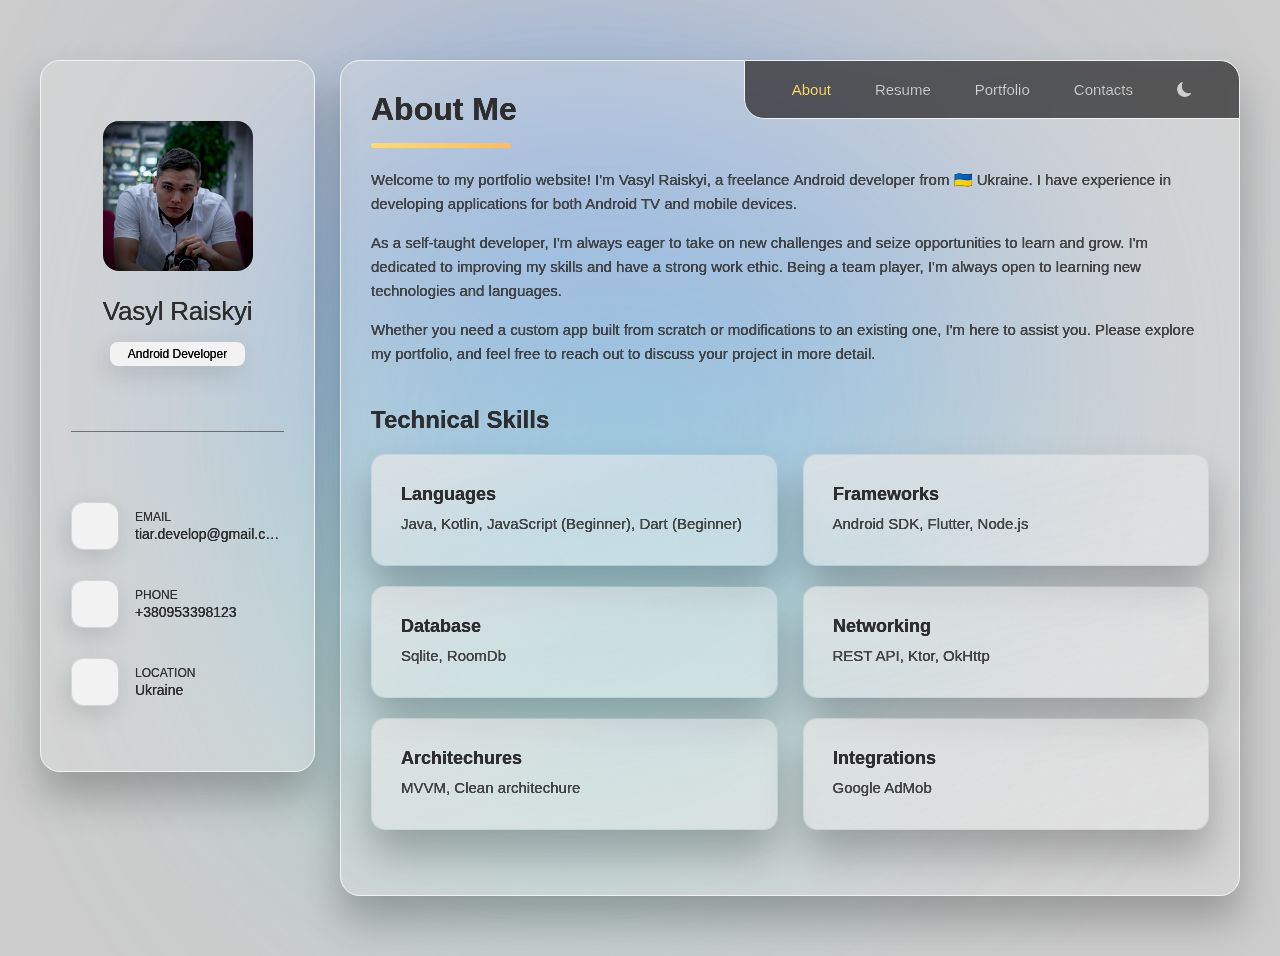
==== commit 8fca4a43: "new design" ====
--- a/index.html
+++ b/index.html
@@ -1,78 +1,599 @@
 <!DOCTYPE html>
 <html lang="en">
-    <head>
-        <meta http-equiv="Cache-control" content="public">
-        <title>Carrd Template #203</title>
-        <meta http-equiv="Content-Type" content="text/html; charset=UTF-8">
-        <meta name="viewport" content="width=device-width,initial-scale=1"/>
-        <meta name="color-scheme" content="light only"/>
-        <meta name="description" content="TiarDev"/>
-        <meta property="og:site_name" content="Vasyl Raiskyi"/>
-        <meta property="og:title" content="Vasyl Raiskyi"/>
-        <meta property="og:type" content="website"/>
-        <meta property="og:description" content="TiarDev"/>
-        <meta property="og:image" content="https://tiarait.github.io/assets/img/card.jpg?v=b9dc5d1b"/>
-        <meta property="og:image:type" content="image/jpeg"/>
-        <meta property="og:image:width" content="1280"/>
-        <meta property="og:image:height" content="800"/>
-        <meta property="og:url" content="https://tiarait.github.io/"/>
-        <meta property="twitter:card" content="summary_large_image"/>
-        <link rel="canonical" href="https://6881ccd20d634611.demo.carrd.co"/>
-        <link href="https://fonts.googleapis.com/css2?display=swap&family=Source+Sans+Pro:ital,wght@0,300;0,400;1,300;1,400" rel="stylesheet" type="text/css"/>
-        <link rel="stylesheet" href="https://cdn.jsdelivr.net/npm/bootstrap-icons@1.11.2/font/bootstrap-icons.min.css">
-        <link href="/css/style.css" rel="stylesheet">
-        <noscript>
-            <style>
-                body {
-                    overflow: auto !important;
-                }
-
-                body:after {
-                    display: none !important;
-                }
-
-                #main > .inner {
-                    opacity: 1.0 !important;
-                }
-            </style>
-        </noscript>
-    </head>
-    <body>
-        <div id="bg"></div>
-        <div id="wrapper">
-            <div id="main">
-                <div class="inner">
-                    <div id="container01" class="container columns">
-                        <div id="container02" class="wrapper">
-                            <div class="inner">
-                                <div id="left-block">
-                                    <div id="title" class="image" style="display: flex;align-items: center;">
-                                        <div class="frame" id="image01">
-                                            <img src="/assets/img/profile-day.jpg" alt="">
-                                        </div>
-                                        <div style="margin: 5px;"></div>
-                                        <h1 id="text02"></h1>
-                                    </div>
-                                    <h2 id="text03"></h2>
-                                    <p id="text01"></p>
-                                    <ul class="icons01 icons"></ul>
-                                </div>
-                                <div id="right-block">
-                                    <ul id="buttons01" class="buttons"></ul>
-                                </div>
-                            </div>
-                            <div id="container-switch">
-                                <label id="switch-lang" class="switch theme"><i class=""></i></label>
-                                <input id="checkbox" type="checkbox" />
-                                <label id="switch-theme" class="switch"><i class="bi bi-sun-fill"></i></label>
-                            </div>
-                        </div>
-                    </div>
+
+<head>
+    <meta charset="UTF-8">
+    <meta http-equiv="X-UA-Compatible" content="IE=edge">
+    <meta name="color-scheme" content="light dark"/>
+    <meta name="viewport" content="width=device-width, initial-scale=1.0">
+    <title>Tiar Apps</title>
+    <meta name="description" content="Vasyl Raiskyi"/>
+
+    <meta property="og:site_name" content="Tiar App"/>
+    <meta property="og:title" content="Tiar App"/>
+    <meta property="og:type" content="website"/>
+    <meta property="og:description" content="Tiar App"/>
+    <meta property="og:image" content="./assets/img/card.jpg?v=b9dc5d1b"/>
+    <meta property="og:image:type" content="image/jpeg"/>
+    <meta property="og:image:width" content="1280"/>
+    <meta property="og:image:height" content="800"/>
+    <meta property="og:url" content="https://tiarait.github.io/"/>
+    <meta property="twitter:card" content="summary_large_image"/>
+
+    <!--
+      - favicon
+    -->
+    <link rel="shortcut icon" href="./assets/images/icon.png" type="image/x-icon">
+
+    <!--
+      - custom css link
+    -->
+    <link rel="stylesheet" href="./assets/css/style.css">
+
+
+    <link rel="stylesheet"
+          href="https://cdn.jsdelivr.net/gh/devicons/devicon@v2.15.1/devicon.min.css">
+
+    <link rel="stylesheet" href="https://cdn.jsdelivr.net/npm/bootstrap-icons@1.11.2/font/bootstrap-icons.min.css">
+    <!--
+      - google font link
+    -->
+    <link rel="preconnect" href="https://fonts.googleapis.com">
+    <link rel="preconnect" href="https://fonts.gstatic.com" crossorigin>
+
+    <script>
+      var theme = localStorage.getItem('theme');
+      if (theme == null) {
+          if (window.matchMedia( "(prefers-color-scheme: dark)" ).matches ) {
+              theme = "night";
+          } else {
+              theme = "day";
+          }
+      }
+      localStorage.setItem("theme", theme);
+      document.documentElement.setAttribute("data-theme", theme);
+    </script>
+</head>
+
+<body>
+    <div class="gradient" style="position: fixed; z-index: -1;"></div>
+
+<!--
+  - #MAIN
+-->
+
+<main>
+
+    <!--
+      - #SIDEBAR
+    -->
+
+    <aside class="sidebar" data-sidebar>
+
+        <div class="sidebar-info">
+
+            <figure class="avatar-box">
+                <img src="./assets/images/my-avatar.png" alt="Vasyl Raiskyi" width="80">
+            </figure>
+
+            <div class="info-content">
+                <h1 class="name" title="Vasyl Raiskyi">Vasyl Raiskyi</h1>
+
+                <p class="title">Android Developer</p>
+            </div>
+
+            <button class="info_more-btn" data-sidebar-btn>
+                <span>Show Contacts</span>
+
+                <ion-icon name="chevron-down"></ion-icon>
+            </button>
+
+        </div>
+
+        <div class="sidebar-info_more">
+
+            <div class="separator" style="margin-bottom: 70px; margin-top: 65px;"></div>
+
+            <ul class="contacts-list">
+
+                <li class="contact-item">
+
+                    <div class="icon-box">
+                        <ion-icon name="mail-outline"></ion-icon>
+                    </div>
+
+                    <div class="contact-info">
+                        <p class="contact-title">Email</p>
+
+                        <a href="mailto:tiar.develop@gmail.com" class="contact-link">tiar.develop@gmail.com</a>
+                    </div>
+
+                </li>
+
+                <li class="contact-item">
+
+                    <div class="icon-box">
+                        <ion-icon name="phone-portrait-outline"></ion-icon>
+                    </div>
+
+                    <div class="contact-info">
+                        <p class="contact-title">Phone</p>
+
+                        <a href="tel:+380953398123" class="contact-link">+380953398123</a>
+                    </div>
+
+                </li>
+
+                <li class="contact-item">
+
+                    <div class="icon-box">
+                        <ion-icon name="location-outline"></ion-icon>
+                    </div>
+
+                    <div class="contact-info">
+                        <p class="contact-title">Location</p>
+
+                        <address>Ukraine</address>
+                    </div>
+
+                </li>
+
+            </ul>
+
+            <div class="separator"></div>
+
+            <ul class="social-list">
+
+                <li class="social-item">
+                    <a href="https://github.com/tiarait" class="social-link" target="_blank">
+                        <ion-icon name="logo-github"></ion-icon>
+                    </a>
+                </li>
+
+                <li class="social-item">
+                    <a href="https://linkedin.com/in/tiarait" class="social-link"
+                       target="_blank">
+                        <ion-icon name="logo-linkedin"></ion-icon>
+                    </a>
+                </li>
+
+                <li class="social-item">
+                    <a href="https://wa.me/380933398172?text=Hi, Vasyl" class="social-link"
+                       target="_blank">
+                        <ion-icon name="logo-whatsapp"></ion-icon>
+                    </a>
+                </li>
+
+                <li class="social-item">
+                    <a href="https://t.me/tiardev" class="social-link" target="_blank">
+                        <ion-icon name="send-sharp"></ion-icon>
+                    </a>
+                </li>
+
+            </ul>
+
+        </div>
+
+    </aside>
+
+
+    <!--
+      - #main-content
+    -->
+
+    <div class="main-content">
+
+        <!--
+          - #NAVBAR
+        -->
+
+        <nav class="navbar">
+
+            <ul class="navbar-list">
+
+                <li class="navbar-item">
+                    <button class="navbar-link  active" data-nav-link>About</button>
+                </li>
+
+                <li class="navbar-item">
+                    <button class="navbar-link" data-nav-link>Resume</button>
+                </li>
+
+                <li class="navbar-item">
+                    <button class="navbar-link" data-nav-link>Portfolio</button>
+                </li>
+
+                <li class="navbar-item">
+                    <button class="navbar-link" data-nav-link>Contacts</button>
+                </li>
+
+                <li class="navbar-item" id="switch-theme">
+                    <button class="day navbar-link"><i class="bi bi-sun-fill"></i></button>
+                    <button class="night navbar-link"><i class="bi bi-moon-fill"></i></button>
+                </li>
+
+            </ul>
+
+        </nav>
+
+
+        <!--
+          - #ABOUT
+        -->
+
+        <article class="about  active" data-page="about">
+
+            <header>
+                <h2 class="h2 article-title">About me</h2>
+            </header>
+
+            <section class="about-text">
+                <p>Welcome to my portfolio website! I'm <b>Vasyl Raiskyi</b>, a freelance <b>Android developer</b> from 🇺🇦 <b>Ukraine</b>. I have experience in developing applications for both Android TV and mobile devices.</p>
+
+                <p>As a self-taught developer, I'm always eager to take on new challenges and seize opportunities to learn and grow. I'm dedicated to improving my skills and have a strong work ethic. Being a team player, I'm always open to learning new technologies and languages.</p>
+
+                <p>Whether you need a custom app built from scratch or modifications to an existing one, I'm here to assist you. Please <b>explore my portfolio</b>, and feel free to reach out to discuss your project in more detail.</p>
+            </section>
+
+
+            <!--
+             - Techinal skills
+           -->
+            <section class="service">
+
+                <h3 class="h3 service-title">Technical Skills</h3>
+
+                <ul class="service-list">
+
+                    <li class="service-item">
+                        <div class="service-content-box">
+                            <h4 class="h4 service-item-title">Languages </h4>
+                            <p class="service-item-text">
+                                Java, Kotlin, JavaScript (Beginner), Dart (Beginner)
+                            </p>
+                        </div>
+                    </li>
+
+                    <li class="service-item">
+                        <div class="service-content-box">
+                            <h4 class="h4 service-item-title">Frameworks </h4>
+                            <p class="service-item-text">
+                                Android SDK, Flutter, Node.js
+                            </p>
+                        </div>
+                    </li>
+
+                    <li class="service-item">
+                        <div class="service-content-box">
+                            <h4 class="h4 service-item-title">Database </h4>
+                            <p class="service-item-text">
+                                Sqlite, RoomDb
+                            </p>
+                        </div>
+                    </li>
+
+                    <li class="service-item">
+                        <div class="service-content-box">
+                            <h4 class="h4 service-item-title">Networking </h4>
+                            <p class="service-item-text">
+                                REST API, Ktor, OkHttp
+                            </p>
+                        </div>
+                    </li>
+
+                    <li class="service-item">
+                        <div class="service-content-box">
+                            <h4 class="h4 service-item-title">Architechures </h4>
+                            <p class="service-item-text">
+                                MVVM, Clean architechure
+                            </p>
+                        </div>
+                    </li>
+
+                    <li class="service-item">
+                        <div class="service-content-box">
+                            <h4 class="h4 service-item-title">Integrations </h4>
+                            <p class="service-item-text">
+                                Google AdMob
+                            </p>
+                        </div>
+                    </li>
+
+                </ul>
+
+            </section>
+
+
+            <!--
+              - testimonials modal
+            -->
+
+            <div class="modal-container" data-modal-container>
+
+                <div class="overlay" data-overlay></div>
+
+                <section class="testimonials-modal">
+
+                    <button class="modal-close-btn" data-modal-close-btn>
+                        <ion-icon name="close-outline"></ion-icon>
+                    </button>
+
+                    <div class="modal-img-wrapper">
+                        <figure class="modal-avatar-box">
+                            <img src="./assets/images/avatar-1.png" alt="Daniel lewis" width="80"
+                                 data-modal-img>
+                        </figure>
+
+                        <img src="./assets/images/icon-quote.svg" alt="quote icon">
+                    </div>
+
+                    <div class="modal-content">
+
+                        <h4 class="h3 modal-title" data-modal-title>Daniel lewis</h4>
+
+                        <time datetime="2021-06-14">14 June, 2021</time>
+
+                        <div data-modal-text>
+                            <p>
+                                Richard was hired to create a corporate identity. We were very
+                                pleased with the work done. She has a
+                                lot of experience
+                                and is very concerned about the needs of client. Lorem ipsum dolor
+                                sit amet, ullamcous cididt
+                                consectetur adipiscing
+                                elit, seds do et eiusmod tempor incididunt ut laborels dolore
+                                magnarels alia.
+                            </p>
+                        </div>
+
+                    </div>
+
+                </section>
+
+            </div>
+
+
+        </article>
+
+
+        <!--
+          - #RESUME
+        -->
+
+        <article class="resume" data-page="resume">
+
+            <header>
+                <h2 class="h2 article-title">Resume</h2>
+            </header>
+            <div class="resume_container">
+                <img src="./assets/images/Resume_Vasyl_Raiskyi_en_preview.jpg" alt="" class="resumeee">
+                <div class="resume_buttons">
+                    <a href="./assets/images/Resume_Vasyl_Raiskyi_en.pdf" target="_blank" class="service-item">
+                        <div class="icon-box">
+                            <ion-icon name="cloud-download-sharp"></ion-icon>
+                        </div>
+                        <div class="service-content-box">
+                            <h4 class="h4 service-item-title">Download</h4>
+                            <p class="service-item-text">
+                                English
+                            </p>
+                        </div>
+                    </a>
+                    <a href="./assets/images/Resume_Vasyl_Raiskyi_ua.pdf" target="_blank" class="service-item">
+                        <div class="icon-box">
+                            <ion-icon name="cloud-download-sharp"></ion-icon>
+                        </div>
+                        <div class="service-content-box">
+                            <h4 class="h4 service-item-title">Download</h4>
+                            <p class="service-item-text">
+                                Ukrainian
+                            </p>
+                        </div>
+                    </a>
                 </div>
             </div>
-        </div>
-        <script src="/js/data-script.js"></script>
-        <script src="/js/jquery-3.6.1.min.js"></script>
-        <script src="/js/script.js"></script>
-    </body>
-</html>
+
+        </article>
+
+        <!--
+          - #PORTFOLIO
+        -->
+
+        <article class="portfolio" data-page="portfolio">
+
+            <header>
+                <h2 class="h2 article-title">Portfolio</h2>
+            </header>
+
+            <section class="projects">
+
+                <!-- <ul class="filter-list">
+
+                    <li class="filter-item">
+                        <button class="active" data-filter-btn>All</button>
+                    </li>
+
+                    <li class="filter-item">
+                        <button data-filter-btn>Native apps</button>
+                    </li>
+
+                    <li class="filter-item">
+                        <button data-filter-btn>Cross platform apps</button>
+                    </li>
+
+                </ul> -->
+
+                <div class="filter-select-box">
+
+                    <button class="filter-select" data-select>
+
+                        <div class="select-value" data-selecct-value>Select category</div>
+
+                        <div class="select-icon">
+                            <ion-icon name="chevron-down"></ion-icon>
+                        </div>
+
+                    </button>
+
+                    <ul class="select-list">
+
+                        <li class="select-item">
+                            <button data-select-item>All</button>
+                        </li>
+
+                        <li class="select-item">
+                            <button data-select-item>Native apps</button>
+                        </li>
+
+                        <li class="select-item">
+                            <button data-select-item>Cross platform apps</button>
+                        </li>
+
+                    </ul>
+
+                </div>
+
+                <ul class="project-list">
+                    <li class="project-item  active" data-filter-item data-category="mobile app">
+                        <a href="/HTTP-FS-Desktop-Intro/" target="_blank">
+                            <ul class="content-card">
+                                <div class="project-item-icon-box">
+                                    <ion-icon name="eye-outline" role="img" class="md hydrated" aria-label="eye outline"></ion-icon>
+                                </div>
+                                <figure class="project-img">
+                                    <img src="./assets/images/portfolio/banner_httpfs_d.png" alt="MovieLab" loading="lazy">
+                                </figure>
+                                <h3 class="project-title">Http FS (Desktop)</h3>
+                                <p class="project-description">
+                                    This is a http/https server for sharing files between users on a Wi-Fi network. For mac and windows OS. You can run a server on a Wi-Fi or local network and share files by selecting any available folder on your device
+                                </p>
+                                <p class="project-category">Node js</p>
+                            </ul>
+                        </a>
+                    </li>
+
+                    <li class="project-item  active" data-filter-item data-category="mobile app">
+                        <a href="/WebDav-FS-Intro/" target="_blank">
+                            <ul class="content-card">
+                                <div class="project-item-icon-box">
+                                    <ion-icon name="eye-outline" role="img" class="md hydrated" aria-label="eye outline"></ion-icon>
+                                </div>
+                                <figure class="project-img">
+                                    <img src="./assets/images/portfolio/banner_webdavfs.png" alt="MovieLab" loading="lazy">
+                                </figure>
+                                <h3 class="project-title">WebDAV FS</h3>
+                                <p class="project-description">
+                                    Simple and secure application that provides a local WebDav/FTP server for remote file management. You can easily set a password, select any folder on your device, set read-only mode, and enable a secure TLS connection for better security.
+                                </p>
+                                <p class="project-category">Android</p>
+                            </ul>
+                        </a>
+                    </li>
+
+                    <li class="project-item  active" data-filter-item data-category="mobile app">
+                        <a href="/Http-FS-Intro/" target="_blank">
+                            <ul class="content-card">
+                                <div class="project-item-icon-box">
+                                    <ion-icon name="eye-outline" role="img" class="md hydrated" aria-label="eye outline"></ion-icon>
+                                </div>
+                                <figure class="project-img">
+                                    <img src="./assets/images/portfolio/banner_httpfs_a.png" alt="MovieLab" loading="lazy">
+                                </figure>
+                                <h3 class="project-title">Http FS</h3>
+                                <p class="project-description">
+                                    This is a android http, webdav server for sharing files between users on a Wi-Fi network. HTTP FS is a dynamic file-sharing application designed to simplify the transfer of files across devices within your Wi-Fi network or through a created hotspot.
+                                </p>
+                                <p class="project-category">Android</p>
+                            </ul>
+                        </a>
+                    </li>
+
+                </ul>
+
+            </section>
+
+        </article>
+
+
+        <!--
+          - #Contacts
+        -->
+
+        <article class="contacts" data-page="contacts">
+
+            <header>
+                <h2 class="h2 article-title">Contacts</h2>
+            </header>
+            <section class="service">
+            <ul class="service-list">
+                <a href="mailto:tiar.develop@gmail.com" target="_blank" class="service-item">
+                    <div class="icon-box">
+                        <ion-icon name="mail-sharp"></ion-icon>
+                    </div>
+                    <div class="service-content-box">
+                        <h4 class="h4 service-item-title">Email </h4>
+                        <p class="service-item-text">
+                            tiar.develop@gmail.com
+                        </p>
+                    </div>
+                </a>
+
+                <a href="tel:+380953398123" target="_blank" class="service-item">
+                    <div class="icon-box">
+                        <ion-icon name="phone-portrait-sharp"></ion-icon>
+                    </div>
+                    <div class="service-content-box">
+                        <h4 class="h4 service-item-title">Phone </h4>
+                        <p class="service-item-text">
+                            +380953398123
+                        </p>
+                    </div>
+                </a>
+
+                <a href="https://t.me/tiardev"  target="_blank" class="service-item">
+                    <div class="icon-box">
+                        <ion-icon name="send-sharp"></ion-icon>
+                    </div>
+                    <div class="service-content-box">
+                        <h4 class="h4 service-item-title">Telegram </h4>
+                        <p class="service-item-text">
+                            @TiarDev
+                        </p>
+                    </div>
+                </a>
+
+                <a href="https://linkedin.com/in/tiarait" target="_blank" class="service-item">
+                    <div class="icon-box">
+                        <ion-icon name="logo-linkedin"></ion-icon>
+                    </div>
+                    <div class="service-content-box">
+                        <h4 class="h4 service-item-title">LinkedIn </h4>
+                        <p class="service-item-text">
+                            @tiarait
+                        </p>
+                    </div>
+                </a>
+            </ul>
+            </section>
+
+        </article>
+
+    </div>
+
+</main>
+
+
+<!--
+  - custom js link
+-->
+<script src="./assets/js/script.js"></script>
+
+<!--
+  - ionicon link
+-->
+<script type="module" src="https://unpkg.com/ionicons@5.5.2/dist/ionicons/ionicons.esm.js"></script>
+<script nomodule src="https://unpkg.com/ionicons@5.5.2/dist/ionicons/ionicons.js"></script>
+
+</body>
+
+</html>--- a/assets/css/style.css
+++ b/assets/css/style.css
@@ -0,0 +1,2091 @@
+/*-----------------------------------*\
+  #style.css
+\*-----------------------------------*/
+
+
+/**
+ * copyright 2022 @codewithsadee
+ */
+
+
+
+
+
+/*-----------------------------------*\
+  #CUSTOM PROPERTY
+\*-----------------------------------*/
+
+:root {
+
+  /**
+   * colors
+   */
+
+  /* gradient */
+
+  --bg-gradient-onyx: linear-gradient(
+    to bottom right, 
+    hsl(240, 1%, 25%) 3%, 
+    hsl(0, 0%, 19%) 97%
+  );
+  --bg-gradient-jet: linear-gradient(
+    to bottom right, 
+    hsla(0, 0%, 85%, 0.251) 0%, 
+    hsla(0, 0%, 0%, 0) 100%
+  ), hsl(0, 0%, 95%, 0.4);
+  --bg-gradient-yellow-1: linear-gradient(
+    to bottom right, 
+    hsl(45, 100%, 71%) 0%, 
+    hsla(36, 100%, 69%, 0) 50%
+  );
+  --bg-gradient-yellow-2: linear-gradient(
+    135deg, 
+    hsla(45, 100%, 71%, 0.251) 0%, 
+    hsla(35, 100%, 68%, 0) 59.86%
+  ), hsl(0, 0%, 100%);
+  --border-gradient-onyx: linear-gradient(
+    to bottom right, 
+    hsl(0, 0%, 89%, 0.5) 0%, 
+    hsla(0, 0%, 0%, 0) 50%
+  );
+  --text-gradient-yellow: linear-gradient(
+    to right, 
+    hsl(45, 100%, 72%), 
+    hsl(35, 100%, 68%)
+  );
+
+  /* solid */
+
+  --jet: hsl(0, 0%, 95%);
+  --onyx: hsl(0, 0%, 95%);
+  --eerie-black-1: hsl(0, 0%, 79%);
+  --eerie-black-2: hsla(0, 0%, 91%, 0.3);
+  --smoky-black: hsl(0, 0%, 80%);
+  --white-1: hsl(0, 0%, 0%);
+  --white-2: hsl(0, 0%, 18%);
+  --orange-yellow-crayola: hsl(45, 100%, 72%);
+  --color-icons: hsl(45, 100%, 15%);
+  --vegas-gold: hsl(45, 54%, 58%);
+  --light-gray: hsl(0, 0%, 27%);
+  --light-gray-70: hsla(0, 0%, 27%, 0.7);
+  --bittersweet-shimmer: hsl(0, 43%, 51%);
+  --text-selection: white;
+  --text-back-selection: black;
+
+  /**
+   * typography
+   */
+
+  /* font-family */
+  --ff-poppins: 'Poppins', sans-serif;
+
+  /* font-size */
+  --fs-1: 24px;
+  --fs-2: 18px;
+  --fs-3: 17px;
+  --fs-4: 16px;
+  --fs-5: 15px;
+  --fs-6: 14px;
+  --fs-7: 13px;
+  --fs-8: 11px;
+
+  /* font-weight */
+  --fw-300: 300;
+  --fw-400: 400;
+  --fw-500: 500;
+  --fw-600: 600;
+
+  /**
+   * shadow
+   */
+  --text-shadow: 0px 0px black;
+  
+  --shadow-1: -4px 8px 12px hsla(0, 0%, 0%, 0.25);
+  --shadow-2: 0 16px 15px hsla(0, 0%, 0%, 0.25);
+  --shadow-3: 0 16px 20px hsla(0, 0%, 0%, 0.25);
+  --shadow-4: 0 25px 25px hsla(0, 0%, 0%, 0.15);
+  --shadow-5: 0 24px 40px hsla(0, 0%, 0%, 0.25);
+
+  /**
+   * transition
+   */
+
+  --transition-1: all 0.25s ease;
+  --transition-2: all 0.25s ease;
+
+}
+body, .info-content .title, .icon-box::before, .service-item::before {
+  transition: background-color 0.25s ease;
+  /* transition: none; */
+}
+html[data-theme="night"] {
+  /* :root { */
+    --bg-gradient-onyx: linear-gradient(
+      to bottom right, 
+      hsl(240, 1%, 25%) 3%, 
+      hsl(0, 0%, 19%) 97%
+    );
+    --bg-gradient-jet: linear-gradient(
+      to bottom right, 
+      hsla(240, 1%, 18%, 0.251) 0%, 
+      hsla(240, 2%, 11%, 0) 100%
+    ), hsl(240, 2%, 13%, 0.7);
+    --bg-gradient-yellow-1: linear-gradient(
+      to bottom right, 
+      hsl(45, 100%, 71%) 0%, 
+      hsla(36, 100%, 69%, 0) 50%
+    );
+    --bg-gradient-yellow-2: linear-gradient(
+      135deg, 
+      hsla(45, 100%, 71%, 0.251) 0%, 
+      hsla(35, 100%, 68%, 0) 59.86%
+    ), hsl(240, 2%, 13%);
+    --border-gradient-onyx: linear-gradient(
+      to bottom right, 
+      hsl(0deg 0% 57.47% / 59%) 0%, 
+      hsla(0, 0%, 38%, 0.27) 50%);
+    --text-gradient-yellow: linear-gradient(
+      to right, 
+      hsl(45, 100%, 72%), 
+      hsl(35, 100%, 68%)
+    );
+
+    --text-shadow: 0px 0px black;
+
+    /* solid */
+
+    --jet: hsl(0, 0%, 22%);
+    --onyx: hsl(240, 1%, 17%);
+    --eerie-black-1: hsl(240, 2%, 13%);
+    --eerie-black-2: hsla(240, 2%, 12%, 0.75);
+    --smoky-black: hsl(0, 0%, 7%);
+    --white-1: hsl(0, 0%, 100%);
+    --white-2: hsl(0, 0%, 98%);
+    --orange-yellow-crayola: hsl(45, 100%, 72%);
+    --color-icons: hsl(45, 100%, 72%);
+    --vegas-gold: hsl(45, 54%, 58%);
+    --light-gray: hsl(0, 0%, 84%);
+    --light-gray-70: hsla(0, 0%, 84%, 0.5);
+    --bittersweet-shimmer: hsl(0, 43%, 51%);
+
+    --text-selection: var(--smoky-black);
+    --text-back-selection: var(--orange-yellow-crayola);
+  /* } */
+}
+
+
+
+/*-----------------------------------*\
+  #RESET
+\*-----------------------------------*/
+
+*, *::before, *::after {
+  margin: 0;
+  padding: 0;
+  box-sizing: border-box;
+  text-shadow: var(--text-shadow);
+}
+
+a { text-decoration: none; }
+
+li { list-style: none; }
+
+img, ion-icon, a, button, time, span { display: block; }
+
+button {
+  font: inherit;
+  background: none;
+  border: none;
+  text-align: left;
+  cursor: pointer;
+}
+
+input, textarea {
+  display: block;
+  width: 100%;
+  background: none;
+  font: inherit;
+}
+
+::selection {
+  background: var(--text-back-selection);
+  color: var(--text-selection);
+}
+
+:focus { outline-color: var(--orange-yellow-crayola); }
+
+html { font-family: var(--ff-poppins); }
+
+body { background: var(--smoky-black); }
+
+
+
+
+
+/*-----------------------------------*\
+  #REUSED STYLE
+\*-----------------------------------*/
+
+.sidebar,
+article {
+  background-color: var(--eerie-black-2);
+  border: 1px solid var(--jet);
+  border-radius: 20px;
+  padding: 15px;
+  box-shadow: var(--shadow-1);
+  z-index: 1;
+}
+
+.separator {
+  width: 100%;
+  height: 1px;
+  background: var(--light-gray-70);
+  margin: 16px 0;
+}
+
+.icon-box {
+  position: relative;
+  background: var(--border-gradient-onyx);
+  width: 30px;
+  height: 30px;
+  border-radius: 8px;
+  display: flex;
+  justify-content: center;
+  align-items: center;
+  font-size: 16px;
+  color: var(--color-icons);
+  box-shadow: var(--shadow-1);
+  z-index: 1;
+}
+
+.icon-box::before {
+  content: "";
+  position: absolute;
+  inset: 1px;
+  background: var(--jet);
+  border-radius: inherit;
+  z-index: -1;
+}
+
+.icon-box ion-icon { --ionicon-stroke-width: 35px; }
+
+article { display: none; }
+
+article.active {
+  display: block;
+  transition: var(--transition-2);
+  /* animation: fade 0.5s ease backwards; */
+}
+
+@keyframes fade {
+  0% { opacity: 0; }
+  100% { opacity: 1; }
+}
+
+.h2,
+.h3,
+.h4,
+.h5 {
+  color: var(--white-2);
+  text-transform: capitalize;
+  will-change: transform;
+}
+
+.h2 { font-size: var(--fs-1); }
+
+.h3 { font-size: var(--fs-2); }
+
+.h4 { font-size: var(--fs-4); }
+
+.h5 {
+  font-size: var(--fs-7);
+  font-weight: var(--fw-500);
+}
+
+.article-title {
+  position: relative;
+  padding-bottom: 7px;
+}
+
+.article-title::after {
+  content: "";
+  position: absolute;
+  bottom: 0;
+  left: 0;
+  width: 130px;
+  height: 3px;
+  background: var(--text-gradient-yellow);
+  border-radius: 3px;
+}
+
+.has-scrollbar::-webkit-scrollbar {
+  width: 5px; /* for vertical scrollbar */
+  height: 5px; /* for horizontal scrollbar */
+}
+
+.has-scrollbar::-webkit-scrollbar-track {
+  background: var(--onyx);
+  border-radius: 5px;
+}
+
+.has-scrollbar::-webkit-scrollbar-thumb {
+  background: var(--orange-yellow-crayola);
+  border-radius: 5px;
+}
+
+.has-scrollbar::-webkit-scrollbar-button { width: 20px; }
+
+.content-card {
+  position: relative;
+  background: var(--border-gradient-onyx);
+  padding: 15px;
+  padding-top: 45px;
+  border-radius: 14px;
+  box-shadow: var(--shadow-2);
+  cursor: pointer;
+  z-index: 1;
+  border: 1px solid var(--smoky-black);
+}
+
+.content-card::before {
+  content: "";
+  position: absolute;
+  inset: 1px;
+  background: var(--bg-gradient-jet);
+  border-radius: inherit;
+  z-index: -1;
+}
+
+
+
+
+
+/*-----------------------------------*\
+  #MAIN
+\*-----------------------------------*/
+
+main {
+  margin: 15px 12px;
+  margin-bottom: 75px;
+  min-width: 259px;
+  margin-top: 60px;
+}
+
+/* .main-content {
+  background: var(--eerie-black-2);
+  border-radius: 20px;
+} */
+
+
+
+
+/*-----------------------------------*\
+  #SIDEBAR
+\*-----------------------------------*/
+
+.sidebar {
+  margin-bottom: 15px;
+  max-height: 112px;
+  overflow: hidden;
+  transition: var(--transition-2);
+}
+
+.sidebar.active { max-height: 405px; }
+
+.sidebar-info {
+  position: relative;
+  display: flex;
+  justify-content: flex-start;
+  align-items: center;
+  gap: 15px;
+}
+
+.avatar-box {
+  background: var(--bg-gradient-onyx);
+  border-radius: 20px;
+}
+
+.info-content .name {
+  color: var(--white-2);
+  font-size: var(--fs-3);
+  font-weight: var(--fw-500);
+  letter-spacing: -0.25px;
+  margin-bottom: 10px;
+}
+
+.info-content .title {
+  color: var(--white-1);
+  background: var(--jet);
+  box-shadow: var(--shadow-1);
+  font-size: var(--fs-8);
+  font-weight: var(--fw-300);
+  width: max-content;
+  padding: 3px 12px;
+  border-radius: 8px;
+}
+
+.info_more-btn {
+  position: absolute;
+  top: -15px;
+  right: -15px;
+  border-radius: 0 15px;
+  font-size: 22px;
+  color: var(--color-icons);
+  background: var(--border-gradient-onyx);
+  padding: 10px;
+  box-shadow: var(--shadow-1);
+  transition: var(--transition-1);
+  z-index: 1;
+}
+
+.info_more-btn::before {
+  content: "";
+  position: absolute;
+  inset: 1px;
+  border-radius: inherit;
+  background: var(--bg-gradient-jet);
+  transition: var(--transition-1);
+  z-index: -1;
+}
+
+.info_more-btn:hover { background: var(--bg-gradient-yellow-1); }
+
+.info_more-btn:hover::before { background: var(--bg-gradient-yellow-2); }
+
+.info_more-btn span { display: none; }
+
+.sidebar-info_more {
+  opacity: 0;
+  visibility: hidden;
+  transition: var(--transition-2);
+}
+
+.sidebar.active .sidebar-info_more {
+  opacity: 1;
+  visibility: visible;
+}
+
+.contacts-list {
+  display: grid;
+  grid-template-columns: 1fr;
+  gap: 16px;
+}
+
+.contact-item {
+  min-width: 100%;
+  display: flex;
+  align-items: center;
+  gap: 16px;
+}
+
+.contact-info {
+  max-width: calc(100% - 46px);
+  width: calc(100% - 46px);
+}
+
+.contact-title {
+  color: var(--light-gray-70);
+  font-size: var(--fs-8);
+  text-transform: uppercase;
+  will-change: transform;
+  margin-bottom: 2px;
+}
+
+.contact-info :is(.contact-link, time, address) {
+  color: var(--white-2);
+  font-size: var(--fs-7);
+}
+
+.contact-info address { font-style: normal; }
+
+.social-list {
+  display: flex;
+  justify-content: flex-start;
+  align-items: center;
+  gap: 15px;
+  padding-bottom: 4px;
+  padding-left: 7px;
+}
+
+.social-item .social-link {
+  color: var(--light-gray-70);
+  font-size: 18px;
+}
+
+
+.social-item .social-link:hover { color: var(--light-gray); }
+
+
+
+
+
+/*-----------------------------------*\
+  #NAVBAR
+\*-----------------------------------*/
+
+.navbar {
+  position: fixed;
+  bottom: 0;
+  left: 0;
+  width: 100%;
+  background: hsla(240, 1%, 17%, 0.75);
+  backdrop-filter: blur(10px);
+  border: 1px solid var(--jet);
+  border-radius: 12px 12px 0 0;
+  box-shadow: var(--shadow-2);
+  z-index: 5;
+}
+
+.navbar-list {
+  display: flex;
+  flex-wrap: wrap;
+  justify-content: center;
+  align-items: center;
+  padding: 0 10px;
+}
+
+.navbar-link {
+  color: rgb(207, 207, 207);
+  font-size: var(--fs-8);
+  padding: 20px 7px;
+  transition: color var(--transition-1);
+}
+
+.navbar-link:hover,
+.navbar-link:focus { color: rgb(255, 255, 255); }
+
+.navbar-link.active { color: var(--orange-yellow-crayola); }
+
+
+
+
+
+/*-----------------------------------*\
+  #ABOUT
+\*-----------------------------------*/
+.avatar-box img { 
+  border-radius: 1rem;
+}
+.about .article-title { margin-bottom: 15px; }
+
+.about-text {
+  color: var(--light-gray);
+  font-size: var(--fs-6);
+  font-weight: var(--fw-300);
+  line-height: 1.6;
+}
+
+.about-text p { margin-bottom: 15px; }
+
+
+
+/**
+ * #service 
+ */
+
+.service { margin-bottom: 35px; }
+
+.service-title { margin-bottom: 20px; }
+
+.service-list {
+  display: grid;
+  grid-template-columns: 1fr;
+  gap: 20px;
+}
+
+.service-item {
+  position: relative;
+  background: var(--border-gradient-onyx);
+  padding: 20px;
+  border-radius: 14px;
+  box-shadow: var(--shadow-5);
+  z-index: 1;
+}
+a.service-item {
+  border: 1px solid var(--smoky-black);
+  will-change: transform;
+  transition: var(--transition-1);
+}
+a.service-item:hover {
+  transform: scale(1.07);
+  border: 1px solid var(--color-icons);
+}
+
+.service-item::before {
+  content: "";
+  position: absolute;
+  inset: 1px;
+  background: var(--bg-gradient-jet);
+  border-radius: inherit;
+  z-index: -1;
+}
+
+.service-icon-box { margin-bottom: 10px; }
+
+.service-icon-box img { margin: auto; }
+
+.service-content-box { text-align: center; }
+
+.service-item-title { margin-bottom: 7px; }
+
+.service-item-text {
+  color: var(--light-gray);
+  font-size: var(--fs-6);
+  font-weight: var(--fw-3);
+  line-height: 1.6;
+}
+
+
+/**
+ * #testimonials 
+ */
+
+.testimonials { margin-bottom: 30px; }
+
+.testimonials-title { margin-bottom: 20px; }
+
+.testimonials-list {
+  display: flex;
+  justify-content: flex-start;
+  align-items: flex-start;
+  gap: 15px;
+  margin: 0 -15px;
+  padding: 25px 15px;
+  padding-bottom: 35px;
+  overflow-x: auto;
+  scroll-behavior: smooth;
+  overscroll-behavior-inline: contain;
+  scroll-snap-type: inline mandatory;
+}
+
+.testimonials-item {
+  min-width: 100%;
+  scroll-snap-align: center;
+}
+
+.testimonials-avatar-box {
+  position: absolute;
+  top: 0;
+  left: 0;
+  transform: translate(15px, -25px);
+  will-change: transform;
+  background: var(--bg-gradient-onyx);
+  border-radius: 14px;
+  box-shadow: var(--shadow-1);
+}
+
+.testimonials-item-title { margin-bottom: 7px; }
+
+.testimonials-text {
+  color: var(--light-gray);
+  font-size: var(--fs-6);
+  font-weight: var(--fw-300);
+  line-height: 1.6;
+  display: -webkit-box;
+  line-clamp: 4;
+  -webkit-line-clamp: 4;
+  -webkit-box-orient: vertical;
+  overflow: hidden;
+}
+
+
+/**
+ * #testimonials-modal
+ */
+
+.modal-container {
+  position: fixed;
+  top: 0;
+  left: 0;
+  width: 100%;
+  height: 100%;
+  display: flex;
+  justify-content: center;
+  align-items: center;
+  overflow-y: auto;
+  overscroll-behavior: contain;
+  z-index: 20;
+  pointer-events: none;
+  visibility: hidden;
+}
+
+.modal-container::-webkit-scrollbar { display: none; }
+
+.modal-container.active {
+  pointer-events: all;
+  visibility: visible;
+}
+
+.overlay {
+  position: fixed;
+  top: 0;
+  left: 0;
+  width: 100%;
+  height: 100vh;
+  background: hsl(0, 0%, 5%);
+  opacity: 0;
+  visibility: hidden;
+  pointer-events: none;
+  z-index: 1;
+  transition: var(--transition-1);
+}
+
+.overlay.active {
+  opacity: 0.8;
+  visibility: visible;
+  pointer-events: all;
+}
+
+.testimonials-modal {
+  background: var(--eerie-black-2);
+  position: relative;
+  padding: 15px;
+  margin: 15px 12px;
+  border: 1px solid var(--jet);
+  border-radius: 14px;
+  box-shadow: var(--shadow-5);
+  transform: scale(1.2);
+  will-change: transform;
+  opacity: 0;
+  transition: var(--transition-1);
+  z-index: 2;
+}
+
+.modal-container.active .testimonials-modal {
+  transform: scale(1);
+  will-change: transform;
+  opacity: 1;
+}
+
+.modal-close-btn {
+  position: absolute;
+  top: 15px;
+  right: 15px;
+  background: var(--onyx);
+  border-radius: 8px;
+  width: 32px;
+  height: 32px;
+  display: flex;
+  justify-content: center;
+  align-items: center;
+  color: var(--white-2);
+  font-size: 18px;
+  opacity: 0.7;
+}
+
+.modal-close-btn:hover,
+.modal-close-btn:focus { opacity: 1; }
+
+.modal-close-btn ion-icon { --ionicon-stroke-width: 50px; }
+
+.modal-avatar-box {
+  background: var(--bg-gradient-onyx);
+  width: max-content;
+  border-radius: 14px;
+  margin-bottom: 15px;
+  box-shadow: var(--shadow-2);
+}
+
+.modal-img-wrapper > img { display: none; }
+
+.modal-title { margin-bottom: 4px; }
+
+.modal-content time {
+  font-size: var(--fs-6);
+  color: var(--light-gray-70);
+  font-weight: var(--fw-300);
+  margin-bottom: 10px;
+}
+
+.modal-content p {
+  color: var(--light-gray);
+  font-size: var(--fs-6);
+  font-weight: var(--fw-300);
+  line-height: 1.6;
+}
+
+
+/**
+ * #clients 
+ */
+
+.clients { margin-bottom: 15px; }
+
+.clients-list {
+  display: flex;
+  justify-content: flex-start;
+  align-items: flex-start;
+  gap: 15px;
+  margin: 0 -15px;
+  padding: 25px;
+  padding-bottom: 25px;
+  overflow-x: auto;
+  scroll-behavior: smooth;
+  overscroll-behavior-inline: contain;
+  scroll-snap-type: inline mandatory;
+  scroll-padding-inline: 25px;
+}
+
+.clients-item {
+  min-width: 50%;
+  scroll-snap-align: start;
+}
+
+.clients-item img {
+  width: 100%;
+  filter: grayscale(1);
+  transition: var(--transition-1);
+}
+
+.clients-item img:hover { filter: grayscale(0); }
+
+
+
+
+
+/*-----------------------------------*\
+  #RESUME
+\*-----------------------------------*/
+.resume_container, .resume_buttons {
+  width: 100%;
+  display: flex;
+  justify-content: center;
+  flex-direction: column;
+  column-gap: 32px;
+  row-gap: 32px;
+}
+.resume_buttons {
+  width: auto;
+  flex-direction: row;
+}
+.resume_buttons a {
+  flex: auto;
+  padding: 15px;
+}
+.resumeee{
+  width: 86vw;
+  margin: 0px 0px;
+  overflow: hidden;
+  border-radius: 2rem;
+}
+@media (max-width: 450px) {
+  .resumeee{
+    width: 86vw;
+  }
+}
+@media (min-width: 580px) {
+  .resumeee{
+    width: 86vw;
+  }
+}
+@media (min-width: 768px) {
+  .resumeee{
+    width: 55vw;
+  }
+}
+@media (min-width: 1024px) {
+  .resumeee{
+    width: 55vw;
+  }
+}
+.article-title { margin-bottom: 30px; }
+
+
+/**
+ * education and experience 
+ */
+
+.timeline { margin-bottom: 30px; }
+
+.timeline .title-wrapper {
+  display: flex;
+  align-items: center;
+  gap: 15px;
+  margin-bottom: 25px;
+}
+
+.timeline-list {
+  font-size: var(--fs-6);
+  margin-left: 45px;
+}
+
+.timeline-item { position: relative; }
+
+.timeline-item:not(:last-child) { margin-bottom: 20px; }
+
+.timeline-item-title {
+  font-size: var(--fs-6);
+  line-height: 1.3;
+  margin-bottom: 7px;
+}
+
+.timeline-list span {
+  color: var(--vegas-gold);
+  font-weight: var(--fw-400);
+  line-height: 1.6;
+}
+
+.timeline-item:not(:last-child)::before {
+  content: "";
+  position: absolute;
+  top: -25px;
+  left: -30px;
+  width: 1px;
+  height: calc(100% + 50px);
+  background: var(--jet);
+}
+
+.timeline-item::after {
+  content: "";
+  position: absolute;
+  top: 5px;
+  left: -33px;
+  height: 6px;
+  width: 6px;
+  background: var(--text-gradient-yellow);
+  border-radius: 50%;
+  box-shadow: 0 0 0 4px var(--jet);
+}
+
+.timeline-text {
+  color: var(--light-gray);
+  font-weight: var(--fw-300);
+  line-height: 1.6;
+}
+
+
+/**
+ * skills 
+ */
+
+.skills-title { margin-bottom: 20px; }
+
+.skills-list { padding: 20px; }
+
+
+.skills-item:not(:last-child) { margin-bottom: 15px; }
+
+.skill .title-wrapper {
+  display: flex;
+  align-items: center;
+  gap: 5px;
+  margin-bottom: 8px;
+}
+
+.skill .title-wrapper data {
+  color: var(--light-gray);
+  font-size: var(--fs-7);
+  font-weight: var(--fw-300);
+}
+
+.skill-progress-bg {
+  background: var(--jet);
+  width: 100%;
+  height: 8px;
+  border-radius: 10px;
+}
+
+.skill-progress-fill {
+  background: var(--text-gradient-yellow);
+  height: 100%;
+  border-radius: inherit;
+}
+
+
+
+
+
+/*-----------------------------------*\
+  #PORTFOLIO
+\*-----------------------------------*/
+
+.filter-list { display: none; }
+
+.filter-select-box {
+  position: relative;
+  margin-bottom: 25px;
+}
+
+.filter-select {
+  background: var(--eerie-black-2);
+  color: var(--light-gray);
+  display: flex;
+  justify-content: space-between;
+  align-items: center;
+  width: 100%;
+  padding: 12px 16px;
+  border: 1px solid var(--jet);
+  border-radius: 14px;
+  font-size: var(--fs-6);
+  font-weight: var(--fw-300);
+}
+
+.filter-select.active .select-icon { 
+  transform: rotate(0.5turn); 
+  will-change: transform;
+}
+
+.select-list {
+  background: var(--eerie-black-2);
+  position: absolute;
+  top: calc(100% + 6px);
+  width: 100%;
+  padding: 6px;
+  border: 1px solid var(--jet);
+  border-radius: 14px;
+  z-index: 2;
+  opacity: 0;
+  visibility: hidden;
+  pointer-events: none;
+  transition: var(--transition-1);
+}
+
+.filter-select.active + .select-list {
+  opacity: 1;
+  visibility: visible;
+  pointer-events: all;
+}
+
+.select-item button {
+  background: var(--eerie-black-2);
+  color: var(--light-gray);
+  font-size: var(--fs-6);
+  font-weight: var(--fw-300);
+  text-transform: capitalize;
+  will-change: transform;
+  width: 100%;
+  padding: 8px 10px;
+  border-radius: 8px;
+}
+
+.select-item button:hover { --eerie-black-2: hsl(240, 2%, 20%); }
+
+.project-list {
+  display: grid;
+  grid-template-columns: 1fr;
+  gap: 30px;
+  margin-bottom: 10px;
+}
+
+.project-item { display: none; }
+
+.project-item.active {
+  display: block;
+  animation: scaleUp 0.25s ease forwards;
+}
+
+@keyframes scaleUp {
+  0% { transform: scale(0.5); }
+  100% { transform: scale(1); }
+}
+
+.project-item > a { 
+  width: 100%; 
+  border-radius: 14px;
+  transition: var(--transition-1);
+}
+
+.project-img {
+  position: relative;
+  width: 100%;
+  height: 200px;
+  border-radius: 16px;
+  overflow: hidden;
+  margin-bottom: 15px;
+}
+
+.project-img::before {
+  content: "";
+  position: absolute;
+  top: 0;
+  left: 0;
+  width: 100%;
+  height: 100%;
+  background: transparent;
+  z-index: 1;
+  transition: var(--transition-1);
+}
+
+.project-item > a:hover .project-img::before { background: hsla(0, 0%, 0%, 0.5); }
+
+.project-item-icon-box {
+  --scale: 0.8;
+
+  box-shadow: var(--shadow-1);
+  background: var(--jet);
+  color: var(--color-icons);
+  position: absolute;
+  top: 50%;
+  left: 50%;
+  transform: translate(-50%, -50%) scale(var(--scale));
+  will-change: transform;
+  font-size: 20px;
+  padding: 18px;
+  border-radius: 12px;
+  opacity: 0;
+  z-index: 2;
+  transition: var(--transition-1);
+}
+
+.project-item > a:hover .project-item-icon-box {
+  --scale: 1;
+  opacity: 1;
+}
+.project-list .project-item > a:hover .project-item-icon-box {
+  --scale: 1.5;
+  opacity: 1; 
+}
+
+.project-item-icon-box ion-icon { --ionicon-stroke-width: 50px; }
+
+.project-img img {
+  width: 100%;
+  height: 100%;
+  object-fit: cover;
+  transition: var(--transition-1);
+}
+
+.project-item > a:hover img {
+   transform: scale(1.1); 
+   will-change: transform;
+}
+.project-list .project-item > a:hover {
+  transform: scale(1.07);
+  will-change: transform;
+}
+.project-list .project-item > a:hover .content-card {
+  border: 1px solid var(--color-icons);
+}
+.project-list .project-item > a:hover .content-card::before {
+  z-index: 1;
+  background: hsl(0deg 0% 0% / 32%);
+}
+  
+
+.project-title,
+.project-description,
+.project-category { 
+  margin-left: 10px; 
+  margin-top: 7.5px;
+}
+
+.project-title {
+  color: var(--white-2);
+  font-size: var(--fs-6);
+  font-weight: var(--fw-600);
+  text-transform: capitalize;
+  line-height: 1.3;
+}
+
+.project-description {
+  color: var(--light-gray);
+  font-size: var(--fs-5);
+  font-weight: var(--fw-300);
+  line-height: 1.6; 
+  overflow: hidden;
+  display: -webkit-box;
+  -webkit-line-clamp: 4;
+  line-clamp: 4; 
+  -webkit-box-orient: vertical;
+}
+
+.project-category {
+  color: var(--light-gray-70);
+  font-size: var(--fs-6);
+  font-weight: var(--fw-300);
+}
+
+
+
+
+
+/*-----------------------------------*\
+  #BLOG
+\*-----------------------------------*/
+
+.blog-posts { margin-bottom: 10px; }
+
+.blog-posts-list {
+  display: grid;
+  grid-template-columns: 1fr;
+  gap: 20px;
+}
+
+.blog-post-item > a {
+  position: relative;
+  background: var(--border-gradient-onyx);
+  height: 100%;
+  box-shadow: var(--shadow-4);
+  border-radius: 16px;
+  z-index: 1;
+}
+
+.blog-post-item > a::before {
+  content: "";
+  position: absolute;
+  inset: 1px;
+  border-radius: inherit;
+  background: var(--eerie-black-1);
+  z-index: -1;
+}
+
+.blog-banner-box {
+  width: 100%;
+  height: 200px;
+  border-radius: 12px;
+  overflow: hidden;
+}
+
+.blog-banner-box img {
+  width: 100%;
+  height: 100%;
+  object-fit: cover;
+  transition: var(--transition-1);
+}
+
+.blog-post-item > a:hover .blog-banner-box img {
+  transform: scale(1.1); 
+  will-change: transform;
+}
+
+.blog-content { padding: 15px; }
+
+.blog-meta {
+  display: flex;
+  justify-content: flex-start;
+  align-items: center;
+  gap: 7px;
+  margin-bottom: 10px;
+}
+
+.blog-meta :is(.blog-category, time) {
+  color: var(--light-gray-70);
+  font-size: var(--fs-6);
+  font-weight: var(--fw-300);
+}
+
+.blog-meta .dot {
+  background: var(--light-gray-70);
+  width: 4px;
+  height: 4px;
+  border-radius: 4px;
+}
+
+.blog-item-title {
+  margin-bottom: 10px;
+  line-height: 1.3;
+  transition: var(--transition-1);
+}
+
+.blog-post-item > a:hover .blog-item-title { color: var(--orange-yellow-crayola); }
+
+.blog-text {
+  color: var(--light-gray);
+  font-size: var(--fs-6);
+  font-weight: var(--fw-300);
+  line-height: 1.6;
+}
+
+
+
+
+
+/*-----------------------------------*\
+  #CONTACT
+\*-----------------------------------*/
+
+.mapbox {
+  position: relative;
+  height: 250px;
+  width: 100%;
+  border-radius: 16px;
+  margin-bottom: 30px;
+  border: 1px solid var(--jet);
+  overflow: hidden;
+}
+
+.mapbox figure { height: 100%; }
+
+.mapbox iframe {
+  width: 100%;
+  height: 100%;
+  border: none;
+  filter: grayscale(1) invert(1);
+}
+
+.contact-form { margin-bottom: 10px; }
+
+.form-title { margin-bottom: 20px; }
+
+.input-wrapper {
+  display: grid;
+  grid-template-columns: 1fr;
+  gap: 25px;
+  margin-bottom: 25px;
+}
+
+.form-input {
+  color: var(--white-2);
+  font-size: var(--fs-6);
+  font-weight: var(--fw-400);
+  padding: 13px 20px;
+  border: 1px solid var(--jet);
+  border-radius: 14px;
+  outline: none;
+}
+
+.form-input::placeholder { font-weight: var(--fw-500); }
+
+.form-input:focus { border-color: var(--orange-yellow-crayola); }
+
+textarea.form-input {
+  min-height: 100px;
+  height: 120px;
+  max-height: 200px;
+  resize: vertical;
+  margin-bottom: 25px;
+}
+
+textarea.form-input::-webkit-resizer { display: none; }
+
+.form-input:focus:invalid { border-color: var(--bittersweet-shimmer); }
+
+.form-btn {
+  position: relative;
+  width: 100%;
+  background: var(--border-gradient-onyx);
+  color: var(--orange-yellow-crayola);
+  display: flex;
+  justify-content: center;
+  align-items: center;
+  gap: 10px;
+  padding: 13px 20px;
+  border-radius: 14px;
+  font-size: var(--fs-6);
+  text-transform: capitalize;
+  box-shadow: var(--shadow-3);
+  z-index: 1;
+  transition: var(--transition-1);
+}
+
+.form-btn::before {
+  content: "";
+  position: absolute;
+  inset: 1px;
+  background: var(--bg-gradient-jet);
+  border-radius: inherit;
+  z-index: -1;
+  transition: var(--transition-1);
+}
+
+.form-btn ion-icon { font-size: 16px; }
+
+.form-btn:hover { background: var(--bg-gradient-yellow-1); }
+
+.form-btn:hover::before { background: var(--bg-gradient-yellow-2); }
+
+.form-btn:disabled {
+  opacity: 0.7;
+  cursor: not-allowed;
+}
+
+.form-btn:disabled:hover { background: var(--border-gradient-onyx); }
+
+.form-btn:disabled:hover::before { background: var(--bg-gradient-jet); }
+
+
+
+
+
+/*-----------------------------------*\
+  #RESPONSIVE
+\*-----------------------------------*/
+
+/**
+ * responsive larger than 450px screen
+ */
+
+@media (min-width: 450px) {
+
+  /**
+   * client
+   */
+
+  .clients-item { min-width: calc(33.33% - 10px); }
+
+
+
+  /**
+   * #PORTFOLIO, BLOG 
+   */
+
+  .project-img,
+  .blog-banner-box { height: auto; }
+
+}
+
+
+
+
+
+/**
+ * responsive larger than 580px screen
+ */
+
+@media (min-width: 580px) {
+
+  /**
+   * CUSTOM PROPERTY
+   */
+
+  :root {
+
+    /**
+     * typography
+     */
+
+    --fs-1: 32px;
+    --fs-2: 24px;
+    --fs-3: 26px;
+    --fs-4: 18px;
+    --fs-6: 15px;
+    --fs-7: 15px;
+    --fs-8: 12px;
+
+  }
+
+
+
+  /**
+   * #REUSED STYLE
+   */
+
+  .sidebar, article {
+    width: 520px;
+    margin-inline: auto;
+    padding: 30px;
+  }
+
+  .article-title {
+    font-weight: var(--fw-600);
+    padding-bottom: 15px;
+  }
+
+  .article-title::after {
+    width: 140px;
+    height: 5px;
+  }
+
+  .icon-box {
+    width: 48px;
+    height: 48px;
+    border-radius: 12px;
+    font-size: 18px;
+  }
+
+
+
+  /**
+   * #MAIN
+   */
+
+  main {
+    margin-top: 60px;
+    margin-bottom: 100px;
+  }
+
+
+
+  /**
+   * #SIDEBAR
+   */
+
+  .sidebar {
+    max-height: 180px;
+    margin-bottom: 30px;
+  }
+
+  .sidebar.active { max-height: 584px; }
+
+  .sidebar-info { gap: 25px; }
+
+  .avatar-box { border-radius: 30px; }
+
+  .avatar-box img { width: 120px; }
+
+  .info-content .name { margin-bottom: 15px; }
+
+  .info-content .title { padding: 5px 18px; }
+
+  .info_more-btn {
+    top: -30px;
+    right: -30px;
+    padding: 10px 15px;
+  }
+
+  .info_more-btn span {
+    display: block;
+    font-size: 18px;
+  }
+
+  .info_more-btn ion-icon { display: none; }
+
+  .separator { margin: 32px 0; }
+
+  .contacts-list { gap: 20px; }
+
+  .contact-info {
+    max-width: calc(100% - 64px);
+    width: calc(100% - 64px);
+  }
+
+
+
+  /**
+   * #NAVBAR
+   */
+
+  .navbar { border-radius: 20px 20px 0 0; }
+
+  .navbar-list { gap: 20px; }
+
+  .navbar-link { --fs-8: 14px; }
+
+
+
+  /**
+   * #ABOUT
+   */
+
+  .about .article-title { margin-bottom: 20px; }
+
+  .about-text { margin-bottom: 40px; }
+
+  /* service */
+
+  .service-item {
+    display: flex;
+    justify-content: flex-start;
+    align-items: flex-start;
+    gap: 18px;
+    padding: 30px;
+  }
+
+  .service-icon-box {
+    margin-bottom: 0;
+    margin-top: 5px;
+  }
+
+  .service-content-box { text-align: left; }
+
+  /* testimonials */
+
+  .testimonials-title { margin-bottom: 25px; }
+
+  .testimonials-list {
+    gap: 30px;
+    margin: 0 -30px;
+    padding: 30px;
+    padding-bottom: 35px;
+  }
+
+  .content-card {
+    padding: 30px;
+    padding-top: 25px;
+  }
+
+  .testimonials-avatar-box {
+    transform: translate(30px, -30px);
+    will-change: transform;
+    border-radius: 20px;
+  }
+
+  .testimonials-avatar-box img { width: 80px; }
+
+  .testimonials-item-title {
+    margin-bottom: 10px;
+    margin-left: 95px;
+  }
+
+  .testimonials-text {
+    line-clamp: 2;
+    -webkit-line-clamp: 2;
+  }
+
+  /* testimonials modal */
+
+  .modal-container { padding: 20px; }
+
+  .testimonials-modal {
+    display: flex;
+    justify-content: flex-start;
+    align-items: stretch;
+    gap: 25px;
+    padding: 30px;
+    border-radius: 20px;
+  }
+
+  .modal-img-wrapper {
+    display: flex;
+    flex-direction: column;
+    align-items: center;
+  }
+
+  .modal-avatar-box {
+    border-radius: 18px;
+    margin-bottom: 0;
+  }
+
+  .modal-avatar-box img { width: 65px; }
+
+  .modal-img-wrapper > img {
+    display: block;
+    flex-grow: 1;
+    width: 35px;
+  }
+
+  /* clients */
+
+  .clients-list {
+    gap: 50px;
+    margin: 0 -30px;
+    padding: 45px;
+    scroll-padding-inline: 45px;
+  }
+
+  .clients-item { min-width: calc(33.33% - 35px); }
+
+
+
+  /**
+   * #RESUME
+   */
+
+  .timeline-list { margin-left: 65px; }
+
+  .timeline-item:not(:last-child)::before { left: -40px; }
+
+  .timeline-item::after {
+    height: 8px;
+    width: 8px;
+    left: -43px;
+  }
+
+  .skills-item:not(:last-child) { margin-bottom: 25px; }
+
+
+
+  /**
+   * #PORTFOLIO, BLOG
+   */
+
+  .project-img, .blog-banner-box { border-radius: 16px; }
+
+  .blog-posts-list { gap: 30px; }
+
+  .blog-content { padding: 25px; }
+
+
+
+  /**
+   * #CONTACT
+   */
+
+  .mapbox {
+    height: 380px;
+    border-radius: 18px;
+  }
+
+  .input-wrapper {
+    gap: 30px;
+    margin-bottom: 30px;
+  }
+
+  .form-input { padding: 15px 20px; }
+
+  textarea.form-input { margin-bottom: 30px; }
+
+  .form-btn {
+    --fs-6: 16px;
+    padding: 16px 20px;
+  }
+
+  .form-btn ion-icon { font-size: 18px; }
+
+}
+
+
+
+
+
+/**
+ * responsive larger than 768px screen
+ */
+
+@media (min-width: 768px) {
+
+  /**
+   * REUSED STYLE
+   */
+
+  .sidebar, article { width: 700px; }
+
+  .has-scrollbar::-webkit-scrollbar-button { width: 100px; }
+
+
+
+  /**
+   * SIDEBAR
+   */
+
+  .contacts-list {
+    grid-template-columns: 1fr 1fr;
+    gap: 30px 15px;
+  }
+
+
+
+  /**
+   * NAVBAR
+   */
+
+  .navbar-link { --fs-8: 15px; }
+
+
+
+  /**
+   * ABOUT
+   */
+
+  /* testimonials modal */
+
+  .testimonials-modal {
+    gap: 35px;
+    max-width: 680px;
+  }
+
+  .modal-avatar-box img { width: 80px; }
+
+
+
+  /**
+   * PORTFOLIO
+   */
+
+  .article-title { padding-bottom: 20px; }
+
+  .filter-select-box { display: none; }
+
+  .filter-list {
+    display: flex;
+    justify-content: flex-start;
+    align-items: center;
+    gap: 25px;
+    padding-left: 5px;
+    margin-bottom: 30px;
+  }
+
+  .filter-item button {
+    color: var(--light-gray);
+    font-size: var(--fs-5);
+    transition: var(--transition-1);
+  }
+
+  .filter-item button:hover { color: var(--light-gray-70); }
+
+  .filter-item button.active { color: var(--orange-yellow-crayola); }
+
+  /* portfolio and blog grid */
+
+  .project-list, .blog-posts-list { grid-template-columns: 1fr 1fr; }
+
+
+
+  /**
+   * CONTACT
+   */
+  .project-list,
+  .blog-posts-list,
+  .input-wrapper { grid-template-columns: 1fr 1fr; }
+
+  .form-btn {
+    width: max-content;
+    margin-left: auto;
+  }
+  
+}
+
+
+
+
+
+/**
+ * responsive larger than 1024px screen
+ */
+
+@media (min-width: 1024px) {
+
+  /**
+   * CUSTOM PROPERTY
+   */
+
+  :root {
+
+    /**
+    * shadow
+    */
+
+    --shadow-1: -4px 8px 24px hsla(0, 0%, 0%, 0.125);
+    --shadow-2: 0 16px 30px hsla(0, 0%, 0%, 0.125);
+    --shadow-3: 0 16px 40px hsla(0, 0%, 0%, 0.125);
+
+  }
+
+
+
+  /**
+   * REUSED STYLE
+   */
+
+  .sidebar, article {
+    width: 950px;
+    box-shadow: var(--shadow-5);
+  }
+
+
+
+  /**
+   * MAIN 
+   */
+
+  main { margin-bottom: 60px; }
+
+  .main-content {
+    position: relative;
+    width: max-content;
+    margin: auto;
+  }
+
+
+
+  /**
+   * NAVBAR
+   */
+
+  .navbar {
+    position: absolute;
+    bottom: auto;
+    top: 0;
+    left: auto;
+    right: 0;
+    width: max-content;
+    border-radius: 0 20px;
+    padding: 0 20px;
+    box-shadow: none;
+  }
+
+  .navbar-list {
+    gap: 30px;
+    padding: 0 20px;
+  }
+
+  .navbar-link { font-weight: var(--fw-500); }
+
+
+
+  /**
+   * ABOUT
+   */
+
+  /* service */
+
+  .service-list {
+    grid-template-columns: 1fr 1fr;
+    gap: 20px 25px;
+  }
+
+  /* testimonials */
+
+  .testimonials-item { min-width: calc(50% - 15px); }
+
+  /* clients */
+
+  .clients-item { min-width: calc(25% - 38px); }
+
+
+
+  /**
+   * PORTFOLIO
+   */
+
+  /* .project-list { grid-template-columns: repeat(3, 1fr); } */
+  .project-list { grid-template-columns: repeat(2, 1fr); }
+
+
+
+  /**
+   * BLOG
+   */
+
+  .blog-banner-box { height: 230px; }
+
+}
+
+
+
+
+
+/**
+ * responsive larger than 1250px screen
+ */
+
+ body::-webkit-scrollbar { width: 14px; }
+
+  body::-webkit-scrollbar-track { background: var(--smoky-black); }
+
+  body::-webkit-scrollbar-thumb {
+    border: 1px solid var(--light-gray-70);
+    background: hsla(240, 1%, 17%, 0.415);
+    border-radius: 20px;
+    box-shadow: inset 1px 1px 0 hsla(0, 0%, 100%, 0.11),
+                inset -1px -1px 0 hsla(0, 0%, 100%, 0.11);
+  }
+
+  body::-webkit-scrollbar-thumb:hover { background: hsla(0, 0%, 100%, 0.15); }
+
+  body::-webkit-scrollbar-button { height: 60px; }
+@media (min-width: 1250px) {
+
+
+
+
+  /**
+   * REUSED STYLE
+   */
+
+  .sidebar, article { width: auto; }
+
+  article { min-height: 100%; }
+
+
+
+  /**
+   * MAIN
+   */
+
+  main {
+    max-width: 1200px;
+    margin-inline: auto;
+    display: flex;
+    justify-content: center;
+    align-items: stretch;
+    gap: 25px;
+  }
+
+  .main-content {
+    min-width: 75%;
+    width: 75%;
+    margin: 0;
+  }
+
+
+
+  /**
+   * SIDEBAR
+   */
+
+  .sidebar {
+    position: sticky;
+    top: 60px;
+    max-height: max-content;
+    height: 100%;
+    margin-bottom: 0;
+    padding-top: 60px;
+    z-index: 1;
+  }
+
+  .sidebar-info { flex-direction: column; }
+
+  .avatar-box img { width: 150px; }
+
+  .info-content .name {
+    white-space: nowrap;
+    text-align: center;
+  }
+
+  .info-content .title { margin: auto; }
+
+  .info_more-btn { display: none; }
+
+  .sidebar-info_more {
+    opacity: 1;
+    visibility: visible;
+  }
+
+  .contacts-list { grid-template-columns: 1fr; }
+
+  .contact-info :is(.contact-link) {
+    white-space: nowrap;
+    overflow: hidden;
+    text-overflow: ellipsis;
+  }
+
+  .contact-info :is(.contact-link, time, address) {
+    --fs-7: 14px;
+    font-weight: var(--fw-300);
+  }
+
+  .separator:last-of-type {
+    margin: 15px 0;
+    opacity: 0;
+  }
+
+  .social-list { justify-content: center; }
+
+
+
+  /**
+	 * RESUME
+	 */
+
+  .timeline-text { max-width: 700px; }
+
+}
+html[data-theme="night"] #switch-theme .night {
+  display: none;
+}
+html[data-theme="day"] #switch-theme .day {
+  display: none;
+}
+
+@media (min-width: 450px) {
+  @keyframes rotate {
+    0% {
+      transform: rotate(0deg);
+      top: 0;
+      scale: 1;
+    }
+    100% {
+      transform: rotate(360deg);
+      top: 100%;
+      scale: 1.5;
+    }
+  }
+  .gradient {
+    --size: 750px;
+    --speed: 50s;
+    --easing: cubic-bezier(0.8, 0.2, 0.2, 0.8);
+    width: var(--size);
+    height: var(--size);
+    filter: blur(calc(var(--size) / 5));
+    background-image: linear-gradient(#4377ef, #7befd0);
+    animation: rotate var(--speed) var(--easing) alternate infinite;
+    border-radius: 30% 70% 70% 30%/30% 30% 70% 70%;
+
+    opacity: .7;
+
+    top: 0; bottom: 0;
+      left: 0; right: 0;
+      margin: auto;
+  }
+}
